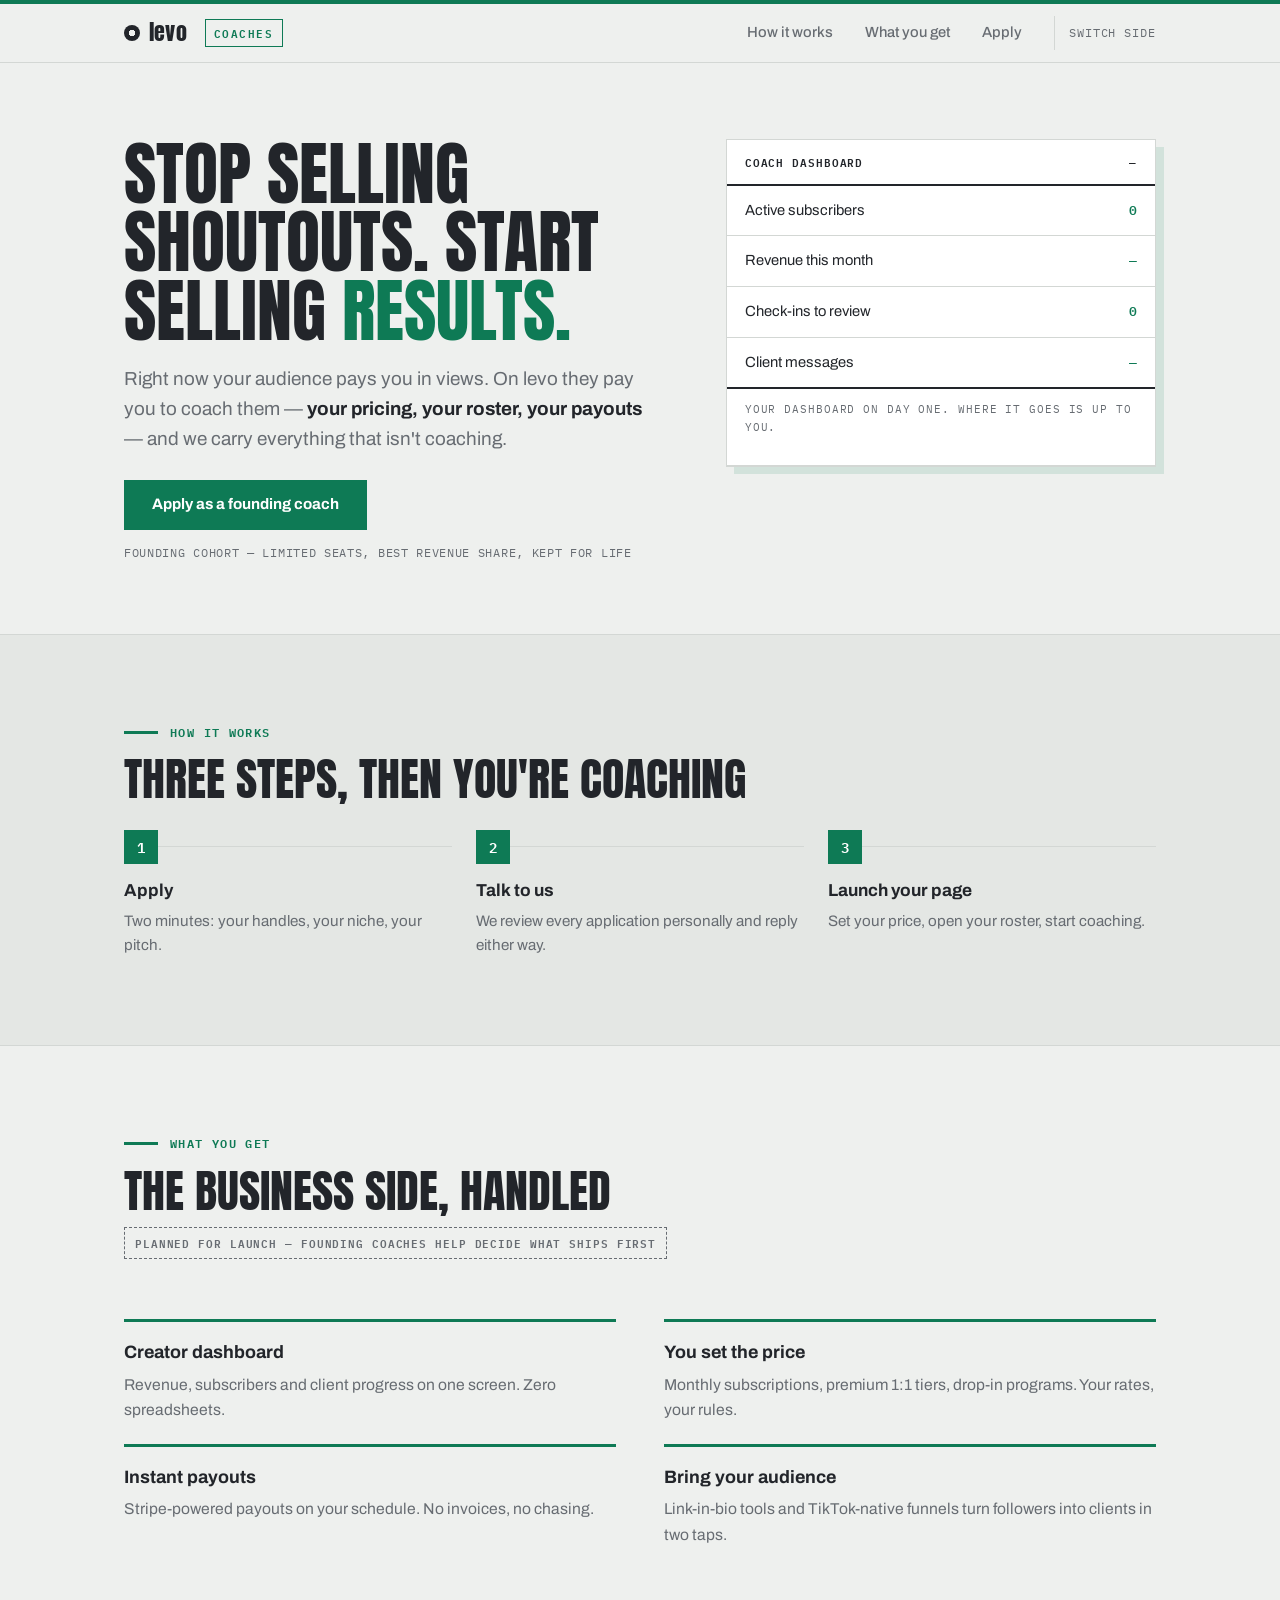
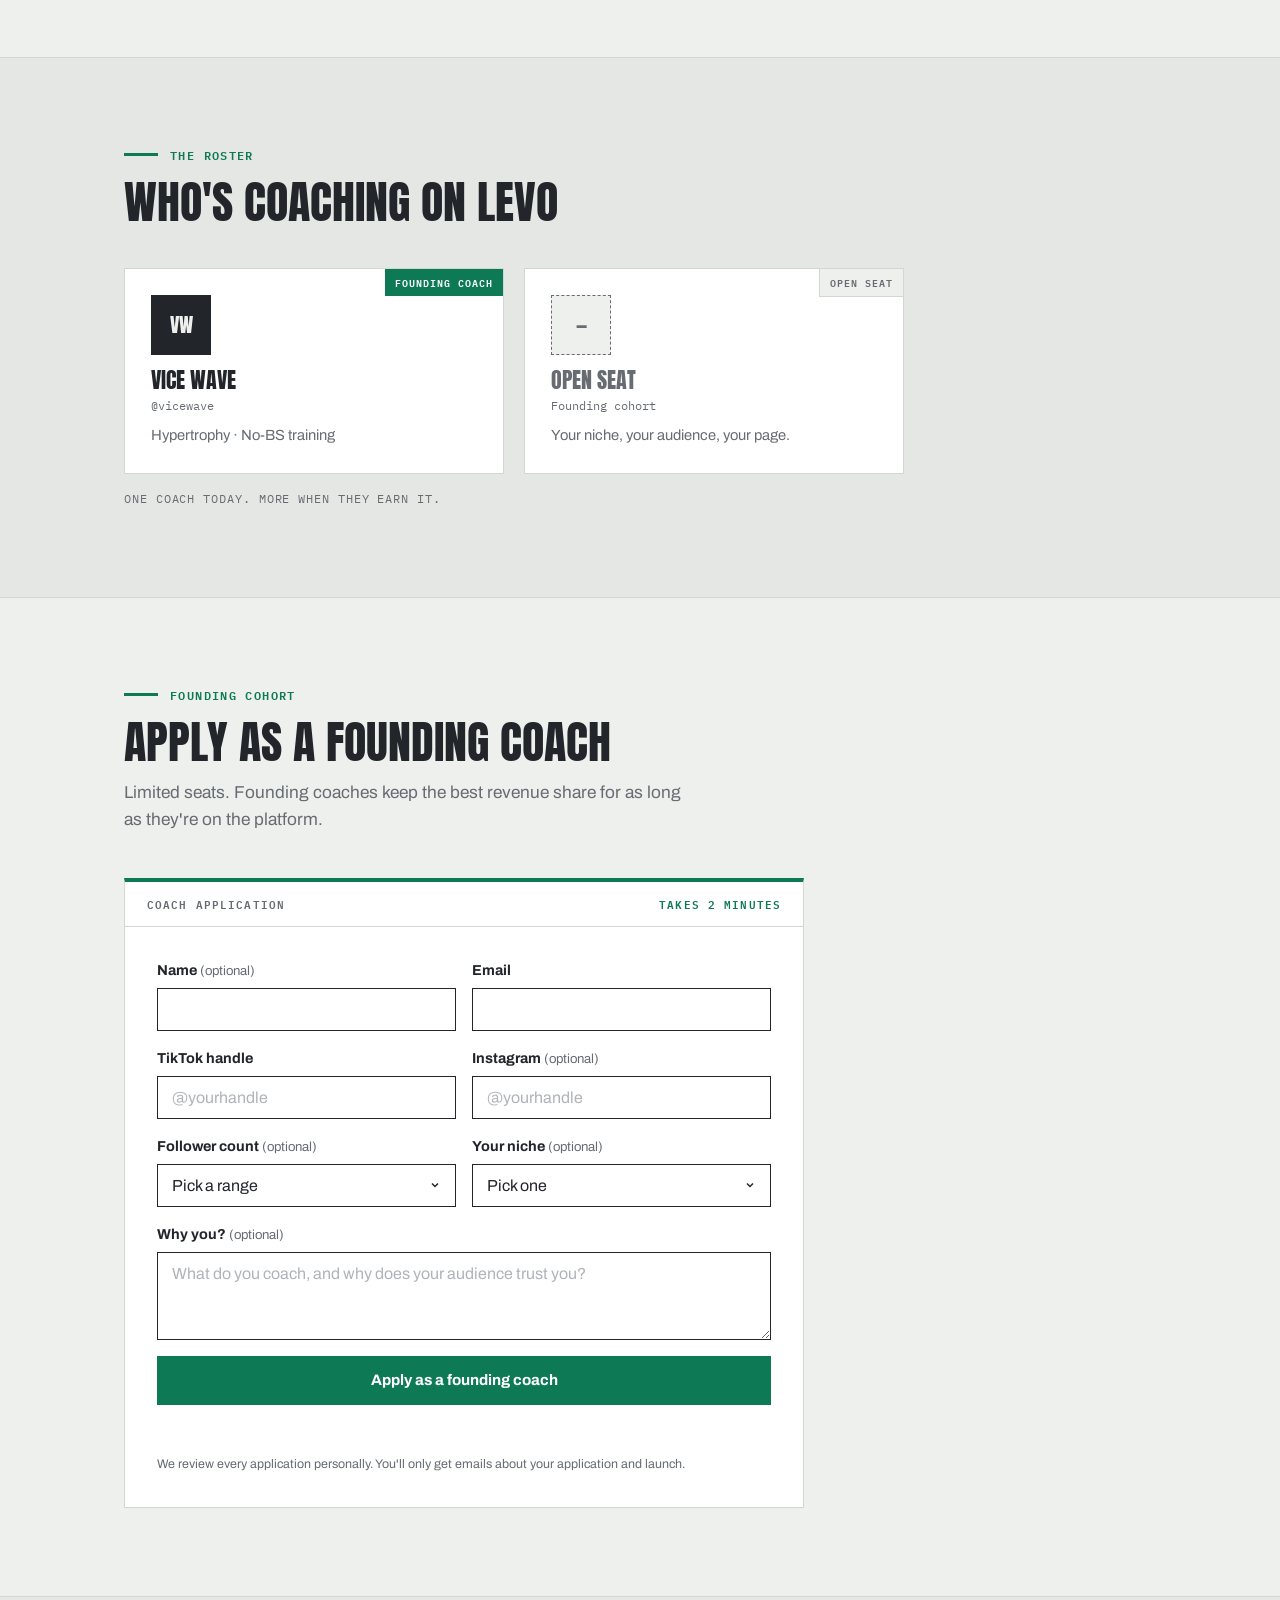
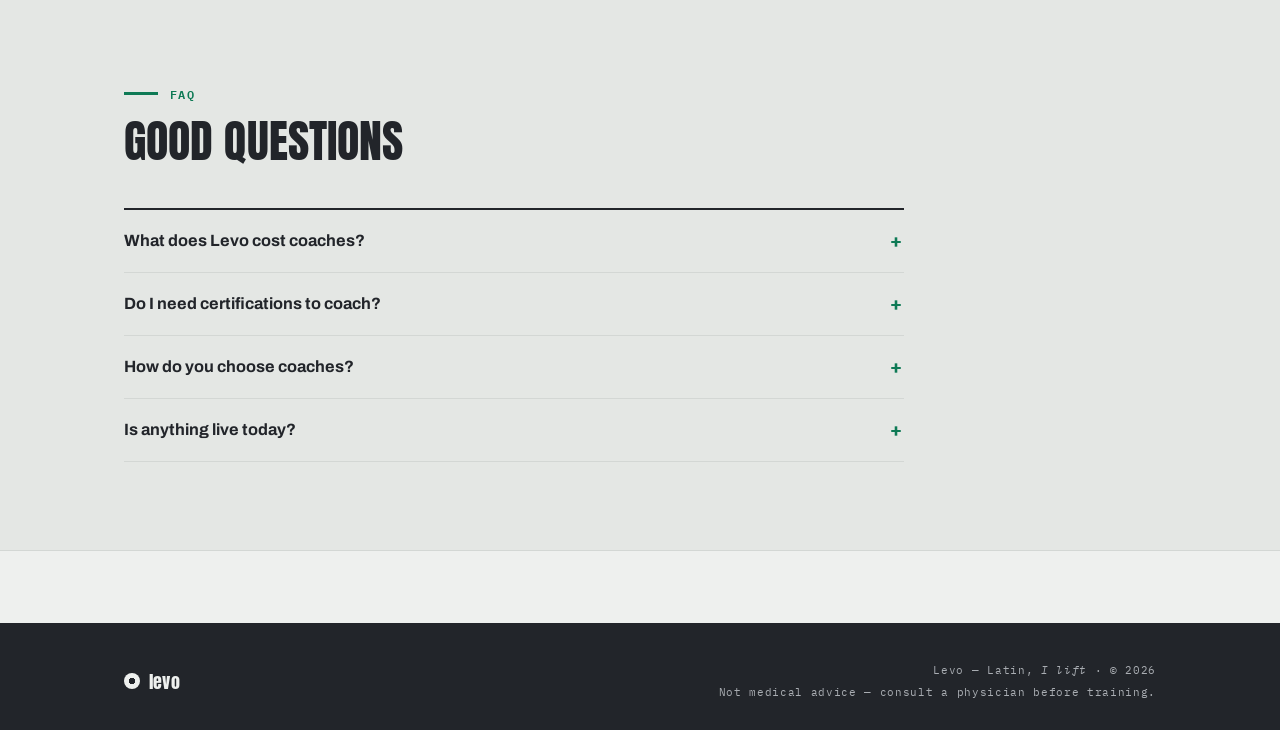
==== coaches.html @ d2236aec "Rebuild as Levo: one door, two separate sides Rename Repwave to Levo (Latin "levo", I lift; origin s" ====
<!DOCTYPE html>
<html lang="en">
<head>
  <meta charset="UTF-8" />
  <meta name="viewport" content="width=device-width, initial-scale=1.0" />
  <title>Levo for coaches — turn your audience into a coaching business</title>
  <meta name="description" content="Levo turns fitness creators into coaches with a real business: your pricing, your roster, instant payouts. Apply as a founding coach." />

  <meta property="og:type" content="website" />
  <meta property="og:title" content="Levo for coaches" />
  <meta property="og:description" content="Stop selling shoutouts. Start selling results. Apply as a founding coach on Levo." />
  <meta property="og:image" content="assets/img/og-image.svg" />
  <meta name="theme-color" content="#eef0ee" />

  <link rel="icon" href="favicon.svg" type="image/svg+xml" />
  <link rel="preconnect" href="https://fonts.googleapis.com" />
  <link rel="preconnect" href="https://fonts.gstatic.com" crossorigin />
  <link href="https://fonts.googleapis.com/css2?family=Anton&family=Archivo:wght@400;500;700&family=IBM+Plex+Mono:wght@400;500;600&display=swap" rel="stylesheet" />
  <link rel="stylesheet" href="assets/css/styles.css" />
</head>
<body class="side-coach">
  <a class="skip-link" href="#apply">Skip to application</a>

  <div class="side-strip" aria-hidden="true"></div>
  <header class="site-header">
    <div class="container header-inner">
      <a class="wordmark" href="./" aria-label="Levo home">
        <span class="plate" aria-hidden="true"></span> <span data-brand>levo</span>
      </a>
      <span class="header-side">Coaches</span>
      <nav class="nav" aria-label="Coach site">
        <a href="#how">How it works</a>
        <a href="#get">What you get</a>
        <a href="#apply">Apply</a>
      </nav>
      <a class="switch-link" href="./">Switch side</a>
    </div>
  </header>

  <main>
    <!-- Hero: what changes about their business -->
    <section class="hero">
      <div class="container hero-grid">
        <div>
          <h1 class="hero-title">Stop selling shoutouts. Start selling <span class="mark">results.</span></h1>
          <p class="hero-sub">
            Right now your audience pays you in views. On <span data-brand>levo</span> they
            pay you to coach them — <strong>your pricing, your roster, your payouts</strong> —
            and we carry everything that isn't coaching.
          </p>
          <a href="#apply" class="btn">Apply as a founding coach</a>
          <p class="hero-note">Founding cohort — limited seats, best revenue share, kept for life</p>
        </div>

        <!-- Signature: the honest day-one dashboard -->
        <aside class="dash" aria-label="Your dashboard on day one">
          <div class="dash-head"><span>Coach dashboard</span><span>—</span></div>
          <ul class="dash-rows">
            <li><span>Active subscribers</span> <span class="val">0</span></li>
            <li><span>Revenue this month</span> <span class="val">—</span></li>
            <li><span>Check-ins to review</span> <span class="val">0</span></li>
            <li><span>Client messages</span> <span class="val">—</span></li>
          </ul>
          <p class="dash-caption">Your dashboard on day one. Where it goes is up to you.</p>
        </aside>
      </div>
    </section>

    <!-- How it works: a real sequence -->
    <section class="section section--tint" id="how">
      <div class="container">
        <div class="section-head">
          <p class="section-eyebrow">How it works</p>
          <h2 class="section-title">Three steps, then you're coaching</h2>
        </div>
        <ol class="steps">
          <li><strong>Apply</strong><p>Two minutes: your handles, your niche, your pitch.</p></li>
          <li><strong>Talk to us</strong><p>We review every application personally and reply either way.</p></li>
          <li><strong>Launch your page</strong><p>Set your price, open your roster, start coaching.</p></li>
        </ol>
      </div>
    </section>

    <!-- What you get: 4 items, roadmap-labeled -->
    <section class="section" id="get">
      <div class="container">
        <div class="section-head">
          <p class="section-eyebrow">What you get</p>
          <h2 class="section-title">The business side, handled</h2>
          <p class="roadmap-note">Planned for launch — founding coaches help decide what ships first</p>
        </div>
        <ul class="features">
          <li>
            <h3>Creator dashboard</h3>
            <p>Revenue, subscribers and client progress on one screen. Zero spreadsheets.</p>
          </li>
          <li>
            <h3>You set the price</h3>
            <p>Monthly subscriptions, premium 1:1 tiers, drop-in programs. Your rates, your rules.</p>
          </li>
          <li>
            <h3>Instant payouts</h3>
            <p>Stripe-powered payouts on your schedule. No invoices, no chasing.</p>
          </li>
          <li>
            <h3>Bring your audience</h3>
            <p>Link-in-bio tools and TikTok-native funnels turn followers into clients in two taps.</p>
          </li>
        </ul>
      </div>
    </section>

    <!-- Roster: one live, one open. Nothing invented. -->
    <section class="section section--tint" id="roster">
      <div class="container">
        <div class="section-head">
          <p class="section-eyebrow">The roster</p>
          <h2 class="section-title">Who's coaching on <span data-brand>levo</span></h2>
        </div>
        <div class="roster">
          <div class="roster-card">
            <span class="roster-tag roster-tag--live">Founding coach</span>
            <div class="roster-mono" aria-hidden="true">VW</div>
            <h3 class="roster-name" data-creator-name>Vice Wave</h3>
            <p class="roster-handle" data-creator-handle>@vicewave</p>
            <p class="roster-niche">Hypertrophy · No-BS training</p>
          </div>
          <div class="roster-card roster-card--open">
            <span class="roster-tag roster-tag--open">Open seat</span>
            <div class="roster-mono" aria-hidden="true">—</div>
            <h3 class="roster-name">Open seat</h3>
            <p class="roster-handle">Founding cohort</p>
            <p class="roster-niche">Your niche, your audience, your page.</p>
          </div>
        </div>
        <p class="roster-caption">One coach today. More when they earn it.</p>
      </div>
    </section>

    <!-- Application -->
    <section class="section" id="apply">
      <div class="container">
        <div class="section-head">
          <p class="section-eyebrow">Founding cohort</p>
          <h2 class="section-title">Apply as a founding coach</h2>
          <p class="section-sub">Limited seats. Founding coaches keep the best revenue share for as long as they're on the platform.</p>
        </div>

        <div class="form-wrap">
          <div class="form-head"><span>Coach application</span><span class="tag">Takes 2 minutes</span></div>
          <div class="form-body">
            <form id="apply-form" novalidate>
              <div class="form-grid">
                <div class="form-row">
                  <label for="ap-name">Name <span class="opt">(optional)</span></label>
                  <input class="field" type="text" id="ap-name" name="name" autocomplete="name" />
                  <p class="field-error" id="ap-name-error" hidden></p>
                </div>
                <div class="form-row">
                  <label for="ap-email">Email</label>
                  <input class="field" type="email" id="ap-email" name="email" autocomplete="email"
                         data-required data-required-msg="Enter your email so we can reply to your application." required />
                  <p class="field-error" id="ap-email-error" hidden></p>
                </div>
              </div>
              <div class="form-grid">
                <div class="form-row">
                  <label for="ap-tiktok">TikTok handle</label>
                  <input class="field" type="text" id="ap-tiktok" name="tiktok_handle" placeholder="@yourhandle"
                         data-required data-required-msg="Enter your TikTok handle — it's how we find your content." required />
                  <p class="field-error" id="ap-tiktok-error" hidden></p>
                </div>
                <div class="form-row">
                  <label for="ap-ig">Instagram <span class="opt">(optional)</span></label>
                  <input class="field" type="text" id="ap-ig" name="instagram_handle" placeholder="@yourhandle" />
                  <p class="field-error" id="ap-ig-error" hidden></p>
                </div>
              </div>
              <div class="form-grid">
                <div class="form-row">
                  <label for="ap-followers">Follower count <span class="opt">(optional)</span></label>
                  <select class="field" id="ap-followers" name="follower_bracket">
                    <option value="">Pick a range</option>
                    <option value="<10k">Under 10k</option>
                    <option value="10k-50k">10k – 50k</option>
                    <option value="50k-250k">50k – 250k</option>
                    <option value="250k-1m">250k – 1M</option>
                    <option value="1m+">1M+</option>
                  </select>
                  <p class="field-error" id="ap-followers-error" hidden></p>
                </div>
                <div class="form-row">
                  <label for="ap-niche">Your niche <span class="opt">(optional)</span></label>
                  <select class="field" id="ap-niche" name="niche">
                    <option value="">Pick one</option>
                    <option>Lifting &amp; hypertrophy</option>
                    <option>Weight loss</option>
                    <option>Calisthenics</option>
                    <option>Running &amp; endurance</option>
                    <option>Yoga &amp; mobility</option>
                    <option>Combat sports</option>
                    <option>Other</option>
                  </select>
                  <p class="field-error" id="ap-niche-error" hidden></p>
                </div>
              </div>
              <div class="form-row">
                <label for="ap-pitch">Why you? <span class="opt">(optional)</span></label>
                <textarea class="field" id="ap-pitch" name="pitch" maxlength="2000"
                          placeholder="What do you coach, and why does your audience trust you?"></textarea>
                <p class="field-error" id="ap-pitch-error" hidden></p>
              </div>

              <!-- Honeypot: hidden from humans, catches bots -->
              <div class="hp" aria-hidden="true">
                <label for="ap-company">Company</label>
                <input type="text" id="ap-company" name="company" tabindex="-1" autocomplete="off" />
              </div>

              <button class="btn btn--block" type="submit">Apply as a founding coach</button>
              <p class="form-status" role="alert"></p>
              <p class="form-fine">We review every application personally. You'll only get emails about your application and launch.</p>
            </form>

            <div class="success-panel" id="apply-success" hidden>
              <h3>Application received</h3>
              <p id="apply-success-msg">A human reads every application. Expect a reply by email within a week — yes or no, you'll hear from us.</p>
            </div>
          </div>
        </div>
      </div>
    </section>

    <!-- FAQ -->
    <section class="section section--tint" id="faq">
      <div class="container">
        <div class="section-head">
          <p class="section-eyebrow">FAQ</p>
          <h2 class="section-title">Good questions</h2>
        </div>
        <div class="faq">
          <details>
            <summary>What does Levo cost coaches?</summary>
            <p>Nothing up front. Levo takes a percentage of subscription revenue — founding coaches keep the best share for as long as they're on the platform. Exact terms come with your acceptance.</p>
          </details>
          <details>
            <summary>Do I need certifications to coach?</summary>
            <p>Yes. Founding coaches carry a recognized personal training certification and their own liability insurance. We'll help you get set up if you're not there yet.</p>
          </details>
          <details>
            <summary>How do you choose coaches?</summary>
            <p>A human reads every application and looks at your content, your audience and how you coach. Small cohort, picked slowly, on purpose.</p>
          </details>
          <details>
            <summary>Is anything live today?</summary>
            <p>Honestly: signups. Applications are real and reviewed; the platform — payments, plans, messaging — arrives at launch, and founding coaches shape what ships first.</p>
          </details>
        </div>
      </div>
    </section>
  </main>

  <footer class="site-footer">
    <div class="container footer-inner">
      <a class="wordmark" href="./"><span class="plate" aria-hidden="true"></span> <span data-brand>levo</span></a>
      <div class="footer-lines">
        <p>Levo — Latin, <em>I lift</em> · © <span data-year>2026</span></p>
        <p>Not medical advice — consult a physician before training.</p>
      </div>
    </div>
  </footer>

  <script src="assets/js/config.js"></script>
  <script src="assets/js/main.js"></script>
</body>
</html>
---- assets/css/styles.css ----
/* =========================================================
   Levo — "Iron & Ledger"
   Base: cool chalk + cast iron. Coach accent: subscriber-graph
   green. Train accent: DM-bubble blue. Anton / Archivo / Plex Mono.
   ========================================================= */

:root {
  --chalk: #eef0ee;   /* cool chalk-dust light — base ground */
  --iron: #22252a;    /* cast-iron dark — ink and dark surfaces */
  --iron-soft: #2c3036;
  --smoke: #676c72;   /* secondary text on chalk */
  --smoke-light: #a9adb2; /* secondary text on iron */
  --mist: #d3d7d4;    /* rules on chalk */
  --mist-dark: #3c4046; /* rules on iron */
  --signal: #0e7a55;  /* coach accent — the subscriber graph */
  --chat: #1d5fd6;    /* train accent — the DM thread */
  --accent: var(--iron); /* overridden per side */

  --maxw: 1080px;
  --gutter: 24px;

  --font-display: "Anton", "Arial Narrow", sans-serif;
  --font-body: "Archivo", ui-sans-serif, system-ui, sans-serif;
  --font-mono: "IBM Plex Mono", ui-monospace, "SFMono-Regular", monospace;
}

.side-coach { --accent: var(--signal); }
.side-train { --accent: var(--chat); }

* { box-sizing: border-box; }

/* Author display rules must never defeat the hidden attribute —
   the form success swap depends on it. */
[hidden] { display: none !important; }

html { scroll-behavior: smooth; }
@media (prefers-reduced-motion: reduce) {
  html { scroll-behavior: auto; }
  * { animation: none !important; transition: none !important; }
}

body {
  margin: 0;
  font-family: var(--font-body);
  font-size: 16.5px;
  color: var(--iron);
  background: var(--chalk);
  line-height: 1.6;
  -webkit-font-smoothing: antialiased;
}

h1, h2, h3 { margin: 0; }
p { margin: 0 0 1rem; }
a { color: inherit; text-decoration: none; }
img, svg { max-width: 100%; }

.container { width: 100%; max-width: var(--maxw); margin: 0 auto; padding: 0 var(--gutter); }

.sr-only {
  position: absolute; width: 1px; height: 1px; padding: 0; margin: -1px;
  overflow: hidden; clip: rect(0,0,0,0); white-space: nowrap; border: 0;
}
.skip-link {
  position: absolute; left: -999px; top: 8px; z-index: 999;
  background: var(--iron); color: var(--chalk); font-family: var(--font-mono);
  font-size: .8rem; padding: 10px 16px;
}
.skip-link:focus { left: 16px; }

:focus-visible { outline: 3px solid var(--accent); outline-offset: 2px; }

::selection { background: var(--accent); color: var(--chalk); }

/* ---------- Wordmark: lowercase display, plate-disc dot ---------- */
.wordmark {
  display: inline-flex; align-items: center; gap: 9px;
  font-family: var(--font-display); font-size: 1.35rem; line-height: 1;
  text-transform: lowercase; letter-spacing: .01em;
}
.plate {
  width: 16px; height: 16px; border-radius: 50%; flex: none;
  background: radial-gradient(circle, transparent 0 3px, currentColor 3.5px);
}

/* ---------- Buttons ---------- */
.btn {
  display: inline-flex; align-items: center; justify-content: center; gap: 10px;
  font-family: var(--font-body); font-weight: 700; font-size: .95rem;
  padding: 15px 26px; border: 2px solid var(--accent);
  background: var(--accent); color: #fff;
  cursor: pointer; line-height: 1; text-align: center;
  transition: background .15s ease, border-color .15s ease, color .15s ease;
}
.btn:hover { background: var(--iron); border-color: var(--iron); color: var(--chalk); }
.btn--quiet {
  background: transparent; color: var(--iron); border-color: var(--iron);
}
.btn--quiet:hover { background: var(--iron); color: var(--chalk); }
.btn--block { width: 100%; }
.btn:disabled { opacity: .55; cursor: progress; }

/* ---------- Header (side pages) ---------- */
.site-header {
  position: sticky; top: 0; z-index: 50;
  background: var(--chalk);
  border-bottom: 1px solid var(--mist);
}
.side-strip { height: 4px; background: var(--accent); }
.header-inner { display: flex; align-items: center; gap: 18px; height: 58px; }
.header-side {
  font-family: var(--font-mono); font-size: .68rem; font-weight: 600;
  letter-spacing: .14em; text-transform: uppercase; color: var(--accent);
  border: 1px solid currentColor; padding: 4px 8px;
}
.nav { display: flex; gap: 4px; margin-left: auto; }
.nav a {
  padding: 8px 14px; font-weight: 500; font-size: .92rem; color: var(--smoke);
}
.nav a:hover { color: var(--iron); }
.switch-link {
  font-family: var(--font-mono); font-size: .72rem; letter-spacing: .08em;
  text-transform: uppercase; color: var(--smoke);
  padding: 8px 0 8px 14px; border-left: 1px solid var(--mist); white-space: nowrap;
}
.switch-link:hover { color: var(--iron); }

/* ---------- The door (/) ---------- */
.door {
  min-height: 100svh; display: flex; flex-direction: column;
  background: var(--iron); color: var(--chalk);
}
.door-main {
  flex: 1; display: flex; flex-direction: column; justify-content: center;
  width: 100%; max-width: 860px; margin: 0 auto; padding: 48px var(--gutter);
}
.door .wordmark { font-size: clamp(2.6rem, 7vw, 4.2rem); gap: 16px; }
.door .plate { width: clamp(26px, 4vw, 40px); height: clamp(26px, 4vw, 40px); }
.door-line {
  font-size: clamp(1.05rem, 2.4vw, 1.3rem); color: var(--smoke-light);
  max-width: 44ch; margin: 18px 0 clamp(32px, 6vh, 56px);
}
.door-entries { display: grid; gap: 18px; }
.door-entry {
  display: grid; grid-template-columns: 1fr auto; align-items: center; gap: 8px 20px;
  padding: clamp(20px, 3vw, 30px) clamp(20px, 3vw, 32px);
  transition: transform .15s ease;
}
.door-entry:hover { transform: translateX(6px); }
.door-entry .de-role {
  font-family: var(--font-display); font-size: clamp(1.7rem, 4vw, 2.5rem);
  line-height: 1;
}
.door-entry .de-sub { grid-column: 1; margin: 6px 0 0; font-size: .98rem; }
.door-entry .de-meta {
  grid-column: 2; grid-row: 1 / span 2; align-self: center;
  font-family: var(--font-mono); font-size: .72rem; letter-spacing: .08em;
  text-align: right; line-height: 1.9;
}
/* Coach entry: a ledger row */
.door-entry--coach {
  background: var(--iron-soft); border: 1px solid var(--mist-dark);
  border-left: 6px solid var(--signal);
}
.door-entry--coach .de-sub { color: var(--smoke-light); }
.door-entry--coach .de-meta { color: var(--signal); text-transform: uppercase; }
.door-entry--coach:hover { border-color: var(--signal); }
/* Train entry: a message bubble */
.door-entry--train {
  background: var(--chat); color: #fff;
  border-radius: 26px 26px 26px 6px; border: 1px solid var(--chat);
}
.door-entry--train .de-sub { color: rgba(255,255,255,.82); }
.door-entry--train .de-meta { color: rgba(255,255,255,.75); }
.door-entry--train:hover { background: #1a54c0; }
.door-foot {
  padding: 20px var(--gutter); text-align: center;
  font-family: var(--font-mono); font-size: .7rem; letter-spacing: .08em;
  color: var(--smoke-light);
}

/* ---------- Sections ---------- */
.section { padding: clamp(48px, 7vw, 88px) 0; }
.section--tint { background: #e4e7e4; border-block: 1px solid var(--mist); }
.section-head { margin-bottom: clamp(26px, 4vw, 44px); max-width: 780px; }
.section-eyebrow {
  display: flex; align-items: center; gap: 12px; margin-bottom: 14px;
  font-family: var(--font-mono); font-size: .72rem; font-weight: 600;
  letter-spacing: .12em; text-transform: uppercase; color: var(--accent);
}
.section-eyebrow::before { content: ""; width: 34px; height: 3px; background: var(--accent); }
.section-title {
  font-family: var(--font-display); font-weight: 400; text-transform: uppercase;
  font-size: clamp(1.8rem, 4.4vw, 2.9rem); line-height: 1;
}
.section-sub { color: var(--smoke); font-size: 1.08rem; max-width: 56ch; margin: 14px 0 0; }
.roadmap-note {
  display: inline-block; margin-top: 14px;
  font-family: var(--font-mono); font-size: .7rem; font-weight: 600;
  letter-spacing: .08em; text-transform: uppercase; color: var(--smoke);
  border: 1px dashed var(--smoke); padding: 6px 10px;
}

/* ---------- Hero (side pages) ---------- */
.hero { padding: clamp(44px, 6vw, 76px) 0 clamp(36px, 5vw, 56px); }
.hero-title {
  font-family: var(--font-display); font-weight: 400; text-transform: uppercase;
  font-size: clamp(2.4rem, 6vw, 4.4rem); line-height: .97; max-width: 18ch;
}
.hero-title .mark { color: var(--accent); }
.hero-sub { font-size: 1.18rem; color: var(--smoke); max-width: 54ch; margin: 20px 0 26px; }
.hero-sub strong { color: var(--iron); }
.hero-note { font-family: var(--font-mono); font-size: .72rem; letter-spacing: .06em; text-transform: uppercase; color: var(--smoke); margin-top: 14px; }
.hero-grid { display: grid; grid-template-columns: 1.25fr 1fr; gap: clamp(32px, 5vw, 64px); align-items: start; }

/* ---------- Day-one dashboard (coach signature) ---------- */
.dash {
  background: #fff; border: 1px solid var(--mist);
  box-shadow: 0 1px 0 var(--mist), 8px 8px 0 rgba(14,122,85,.12);
}
.dash-head {
  display: flex; justify-content: space-between; align-items: center;
  padding: 13px 18px; border-bottom: 2px solid var(--iron);
  font-family: var(--font-mono); font-size: .7rem; font-weight: 600;
  letter-spacing: .08em; text-transform: uppercase;
}
.dash-rows { list-style: none; margin: 0; padding: 0; }
.dash-rows li {
  display: flex; justify-content: space-between; gap: 12px; align-items: baseline;
  padding: 13px 18px; border-bottom: 1px solid var(--mist); font-size: .92rem;
}
.dash-rows li:last-child { border-bottom: 0; }
.dash-rows .val { font-family: var(--font-mono); font-size: .82rem; font-weight: 600; color: var(--signal); }
.dash-caption {
  padding: 12px 18px; border-top: 2px solid var(--iron);
  font-family: var(--font-mono); font-size: .7rem; letter-spacing: .08em;
  text-transform: uppercase; color: var(--smoke);
}

/* ---------- Feature list (4 items, no fake numbering) ---------- */
.features { display: grid; grid-template-columns: 1fr 1fr; gap: 0 48px; list-style: none; margin: 0; padding: 0; }
.features > li { border-top: 3px solid var(--accent); padding: 16px 0 22px; }
.features h3 { font-size: 1.12rem; font-weight: 700; margin-bottom: 5px; }
.features p { margin: 0; color: var(--smoke); font-size: .98rem; }

/* ---------- How it works (real sequence, numbered) ---------- */
.steps { list-style: none; margin: 0; padding: 0; counter-reset: step; display: grid; grid-template-columns: repeat(3, 1fr); gap: 24px; }
.steps li { counter-increment: step; border-top: 1px solid var(--mist); padding-top: 16px; position: relative; }
.steps li::before {
  content: counter(step);
  position: absolute; top: -17px; left: 0;
  width: 34px; height: 34px; display: grid; place-items: center;
  background: var(--accent); color: #fff;
  font-family: var(--font-mono); font-weight: 600; font-size: .9rem;
}
.steps strong { display: block; font-size: 1.08rem; margin: 14px 0 4px; }
.steps p { margin: 0; color: var(--smoke); font-size: .95rem; }

/* ---------- Roster ---------- */
.roster { display: grid; grid-template-columns: 1fr 1fr; gap: 20px; max-width: 780px; }
.roster-card { background: #fff; border: 1px solid var(--mist); padding: 26px; position: relative; }
a.roster-card { display: block; transition: border-color .15s ease; }
a.roster-card:hover { border-color: var(--accent); }
.roster-tag {
  position: absolute; top: 0; right: 0; padding: 5px 10px;
  font-family: var(--font-mono); font-size: .64rem; font-weight: 600;
  letter-spacing: .1em; text-transform: uppercase;
}
.roster-tag--live { background: var(--accent); color: #fff; }
.roster-tag--open { background: var(--chalk); color: var(--smoke); border-left: 1px solid var(--mist); border-bottom: 1px solid var(--mist); }
.roster-mono {
  width: 60px; height: 60px; display: grid; place-items: center; margin-bottom: 14px;
  background: var(--iron); color: var(--chalk);
  font-family: var(--font-display); font-size: 1.25rem;
}
.roster-card--open .roster-mono { background: var(--chalk); color: var(--smoke); border: 1px dashed var(--smoke); }
.roster-name { font-family: var(--font-display); text-transform: uppercase; font-size: 1.4rem; font-weight: 400; line-height: 1; }
.roster-handle { font-family: var(--font-mono); font-size: .74rem; color: var(--smoke); margin: 5px 0 8px; }
.roster-niche { font-size: .92rem; color: var(--smoke); margin: 0; }
.roster-go { display: inline-block; margin-top: 14px; font-weight: 700; font-size: .92rem; color: var(--accent); }
.roster-card--open { color: var(--smoke); }
.roster-caption { font-family: var(--font-mono); font-size: .72rem; letter-spacing: .08em; text-transform: uppercase; color: var(--smoke); margin: 16px 0 0; }

/* ---------- Forms ---------- */
.form-wrap { max-width: 680px; background: #fff; border: 1px solid var(--mist); border-top: 4px solid var(--accent); }
.form-head {
  display: flex; justify-content: space-between; align-items: center; gap: 12px;
  padding: 13px 22px; border-bottom: 1px solid var(--mist);
  font-family: var(--font-mono); font-size: .7rem; font-weight: 600;
  letter-spacing: .1em; text-transform: uppercase; color: var(--smoke);
}
.form-head .tag { color: var(--accent); }
.form-body { padding: clamp(20px, 3vw, 32px); }
.form-body form { display: grid; gap: 16px; }
.form-grid { display: grid; grid-template-columns: 1fr 1fr; gap: 16px; }
.form-row { display: grid; gap: 6px; }
.form-row label { font-weight: 700; font-size: .9rem; }
.opt { color: var(--smoke); font-weight: 400; font-size: .82rem; }
.field {
  width: 100%; font-family: var(--font-body); font-size: 1rem; color: var(--iron);
  padding: 12px 14px; border: 1.5px solid var(--iron); border-radius: 0; background: #fff;
}
.field::placeholder { color: #b0b4b8; }
.field:focus { outline: none; border-color: var(--accent); box-shadow: 0 0 0 1px var(--accent); }
.field[aria-invalid="true"] { border-color: #b3261e; }
select.field {
  appearance: none;
  background-image: url("data:image/svg+xml,%3Csvg xmlns='http://www.w3.org/2000/svg' width='12' height='12' viewBox='0 0 24 24' fill='none' stroke='%2322252a' stroke-width='3'%3E%3Cpath d='M6 9l6 6 6-6'/%3E%3C/svg%3E");
  background-repeat: no-repeat; background-position: right 14px center; padding-right: 40px;
}
textarea.field { resize: vertical; min-height: 88px; }
.field-error { margin: 0; font-size: .85rem; font-weight: 600; color: #b3261e; }
.form-status { margin: 0; font-size: .92rem; font-weight: 600; min-height: 1.2em; }
.form-status.is-error { color: #b3261e; }
.form-fine { margin: 0; font-size: .78rem; color: var(--smoke); }
.hp { position: absolute; left: -9999px; width: 1px; height: 1px; overflow: hidden; }

.success-panel { padding: clamp(20px, 3vw, 32px); }
.success-panel h3 { font-family: var(--font-display); text-transform: uppercase; font-weight: 400; font-size: 1.7rem; margin-bottom: 8px; }
.success-panel h3:focus { outline: none; }
.success-panel p { color: var(--smoke); max-width: 48ch; margin: 0; }

/* ---------- FAQ ---------- */
.faq { border-top: 2px solid var(--iron); max-width: 780px; }
.faq details { border-bottom: 1px solid var(--mist); }
.faq summary { font-weight: 700; font-size: 1.02rem; cursor: pointer; list-style: none; padding: 18px 36px 18px 0; position: relative; }
.faq summary::-webkit-details-marker { display: none; }
.faq summary::after {
  content: "+"; position: absolute; right: 2px; top: 50%; transform: translateY(-50%);
  font-family: var(--font-mono); font-size: 1.25rem; color: var(--accent); transition: transform .18s;
}
.faq details[open] summary::after { transform: translateY(-50%) rotate(45deg); }
.faq details p { margin: 0 0 18px; color: var(--smoke); max-width: 62ch; font-size: .98rem; }

/* ---------- Footer ---------- */
.site-footer { background: var(--iron); color: var(--smoke-light); padding: 36px 0 26px; margin-top: clamp(40px, 6vw, 72px); }
.site-footer .wordmark { color: var(--chalk); font-size: 1.1rem; }
.footer-inner { display: flex; flex-wrap: wrap; gap: 14px 32px; align-items: center; justify-content: space-between; }
.footer-lines { font-family: var(--font-mono); font-size: .7rem; letter-spacing: .06em; line-height: 2; text-align: right; }
.footer-lines p { margin: 0; }

/* =========================================================
   Coach profile (/train/victor)
   ========================================================= */
.profile-cover {
  height: clamp(120px, 18vw, 200px);
  background:
    repeating-linear-gradient(-45deg, transparent 0 34px, rgba(29,95,214,.14) 34px 38px),
    linear-gradient(160deg, var(--iron-soft), var(--iron));
  border-bottom: 1px solid var(--mist-dark);
}
.profile-head { padding-bottom: 22px; border-bottom: 2px solid var(--iron); }
.profile-topline { display: flex; gap: clamp(16px, 3vw, 28px); align-items: flex-end; }
.profile-avatar {
  width: clamp(100px, 13vw, 148px); height: clamp(100px, 13vw, 148px);
  margin-top: calc(-1 * clamp(50px, 6.5vw, 74px));
  display: grid; place-items: center; flex: none;
  background: var(--iron); color: var(--chalk);
  border: 3px solid var(--chalk);
  font-family: var(--font-display); font-size: clamp(2rem, 4vw, 3.1rem);
  position: relative; z-index: 2;
}
.profile-idrow { display: flex; flex-wrap: wrap; align-items: center; gap: 8px 14px; padding-top: 12px; }
.profile-name { font-family: var(--font-display); font-weight: 400; text-transform: uppercase; font-size: clamp(2rem, 4.6vw, 3rem); line-height: 1; }
.badge-founding {
  background: var(--chat); color: #fff;
  font-family: var(--font-mono); font-size: .64rem; font-weight: 600;
  letter-spacing: .12em; text-transform: uppercase; padding: 5px 9px;
}
.profile-handle { font-family: var(--font-mono); font-size: .82rem; color: var(--smoke); margin: 4px 0 0; }
.profile-bio { max-width: 60ch; font-size: 1.1rem; margin: 18px 0 0; }
.profile-socialrow { display: flex; flex-wrap: wrap; gap: 10px; margin-top: 16px; }
.social-link {
  font-weight: 700; font-size: .88rem; padding: 10px 16px;
  border: 1.5px solid var(--iron); background: #fff;
}
.social-link:hover { background: var(--iron); color: var(--chalk); }

.profile-grid { display: grid; grid-template-columns: 1.35fr 1fr; gap: clamp(28px, 4vw, 52px); align-items: start; padding: clamp(28px, 4vw, 48px) 0 0; }

/* Locked content cards — interactive */
.locked-list { display: grid; gap: 16px; }
.locked-card {
  position: relative; overflow: hidden; cursor: pointer;
  background:
    repeating-linear-gradient(-45deg, transparent 0 30px, rgba(29,95,214,.12) 30px 34px),
    linear-gradient(150deg, var(--iron-soft), var(--iron));
  color: var(--chalk); border: 1px solid var(--mist-dark);
  padding: 22px; min-height: 128px;
  display: flex; flex-direction: column; justify-content: flex-end; gap: 2px;
}
.locked-card:hover, .locked-card:focus-visible { border-color: var(--chat); }
.locked-strip {
  position: absolute; top: 14px; right: -32px; transform: rotate(10deg);
  background: var(--chat); color: #fff;
  font-family: var(--font-mono); font-size: .6rem; font-weight: 600;
  letter-spacing: .2em; text-transform: uppercase; padding: 6px 42px;
}
.locked-title { font-weight: 700; font-size: 1.05rem; margin: 0; }
.locked-tag { font-family: var(--font-mono); font-size: .66rem; letter-spacing: .14em; text-transform: uppercase; color: var(--smoke-light); margin: 0; }
.locked-note {
  margin: 8px 0 0; font-size: .9rem; color: #fff;
  border-left: 3px solid var(--chat); padding-left: 10px;
  display: none;
}
.locked-card.is-open .locked-note, .locked-card:focus-visible .locked-note { display: block; }
.feed-label {
  display: flex; align-items: center; gap: 12px; margin: 0 0 16px;
  font-family: var(--font-mono); font-size: .72rem; font-weight: 600;
  letter-spacing: .12em; text-transform: uppercase; color: var(--smoke);
}
.feed-label::before { content: ""; width: 34px; height: 3px; background: var(--chat); }

/* Join card */
.join-card { position: sticky; top: 20px; background: #fff; border: 1px solid var(--mist); border-top: 4px solid var(--chat); }
.join-head { padding: 15px 20px; border-bottom: 1px solid var(--mist); display: flex; justify-content: space-between; align-items: baseline; gap: 10px; }
.join-head h2 { font-family: var(--font-display); font-weight: 400; text-transform: uppercase; font-size: 1.3rem; }
.join-free { font-family: var(--font-mono); font-size: .68rem; font-weight: 600; letter-spacing: .12em; text-transform: uppercase; color: var(--chat); }
.join-body { padding: 20px; }
.join-blurb { font-size: .96rem; color: var(--smoke); margin: 0 0 16px; }
.join-body form { display: grid; gap: 14px; }
.join-fine { font-size: .76rem; color: var(--smoke); margin: 0; }

/* ---------- Responsive ---------- */
@media (max-width: 900px) {
  .hero-grid { grid-template-columns: 1fr; }
  .dash { max-width: 440px; }
  .features { grid-template-columns: 1fr; }
  .steps { grid-template-columns: 1fr; gap: 34px; }
  .roster { grid-template-columns: 1fr; }
  .profile-grid { grid-template-columns: 1fr; }
  .join-card { position: static; }
  .footer-inner { flex-direction: column; align-items: flex-start; }
  .footer-lines { text-align: left; }
}
@media (max-width: 640px) {
  .nav { display: none; }
  .header-side { display: none; }
  .form-grid { grid-template-columns: 1fr; }
  .door-entry { grid-template-columns: 1fr; }
  .door-entry .de-meta { grid-column: 1; grid-row: auto; text-align: left; margin-top: 10px; }
}
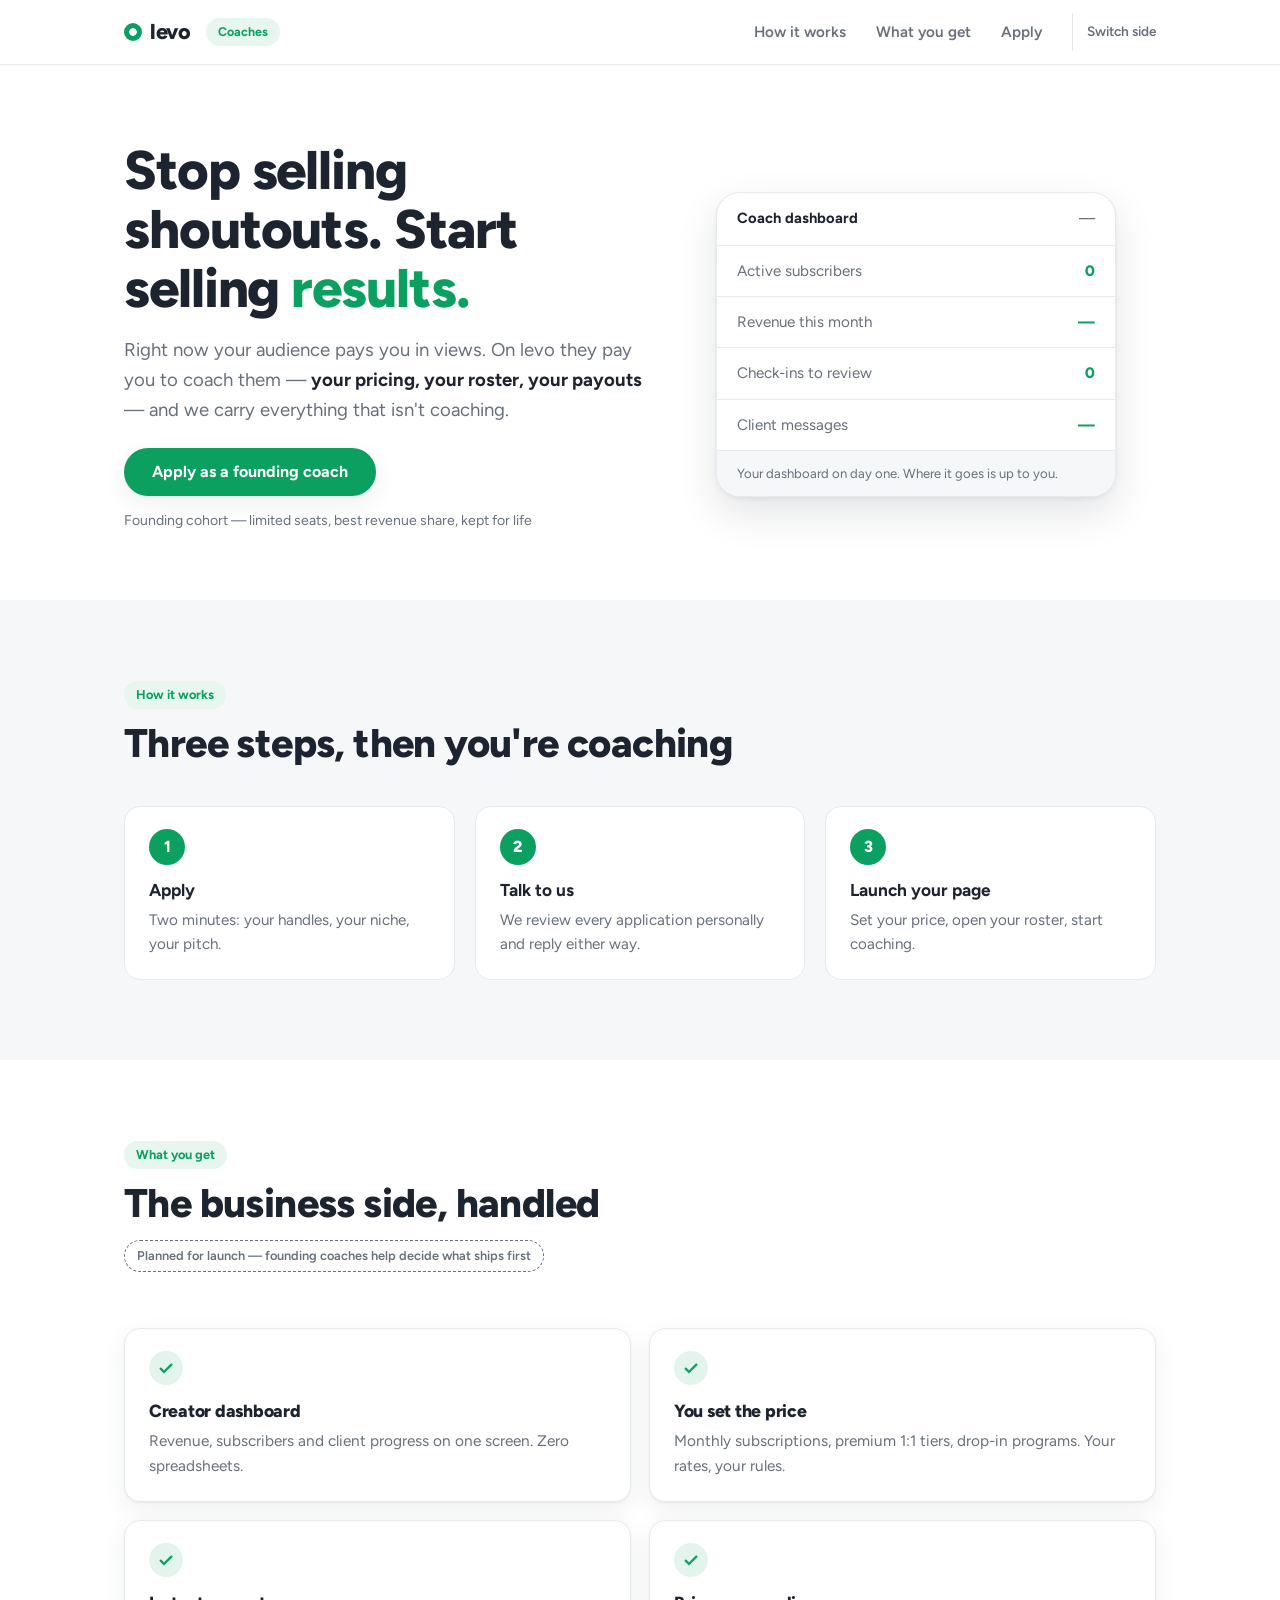
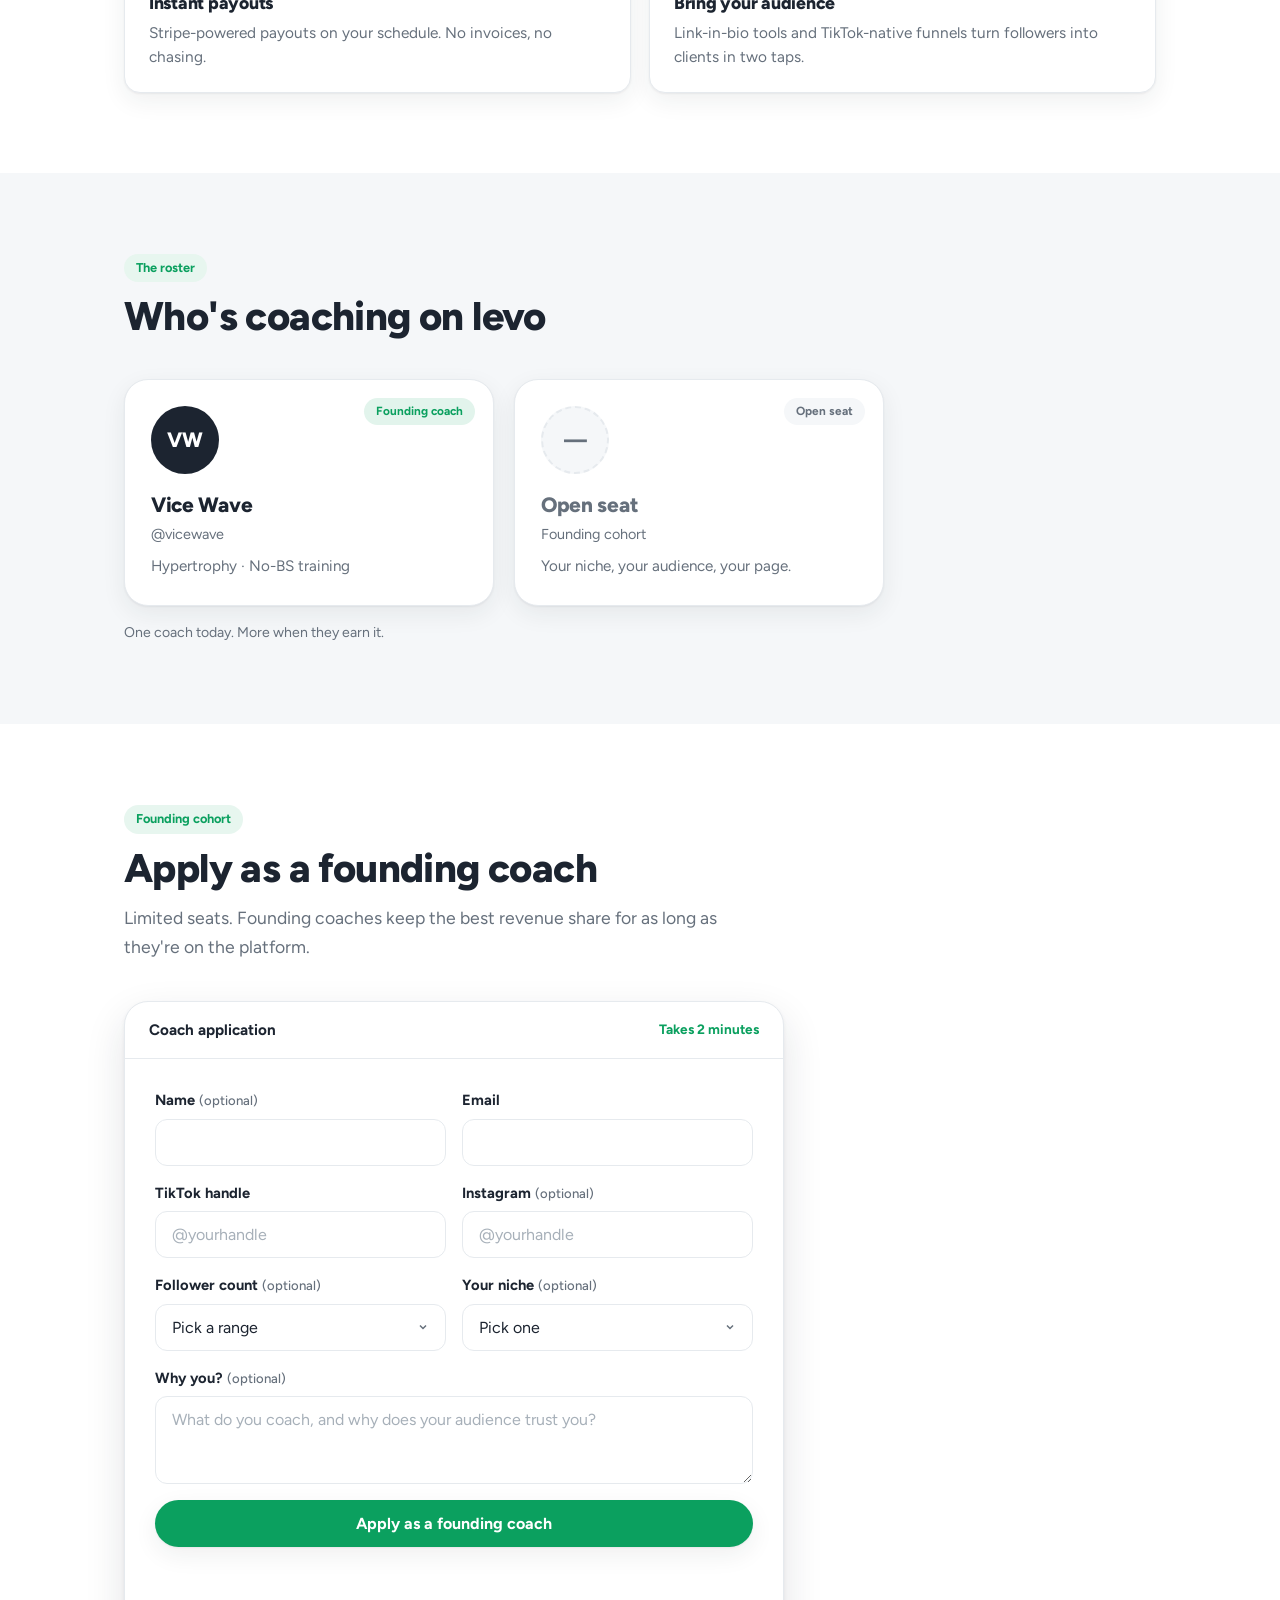
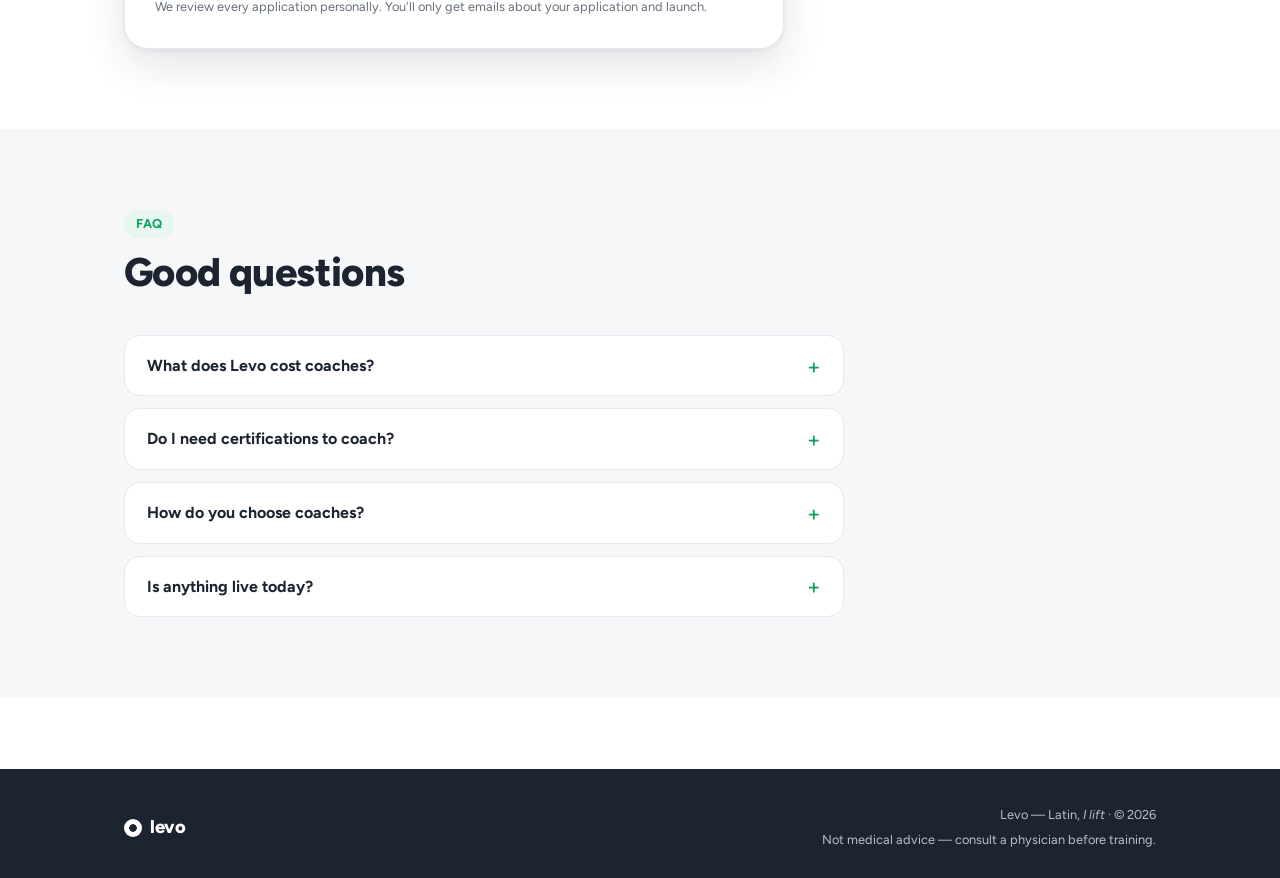
==== commit 1cfaaa30: "Redesign as consumer product; homepage becomes a service overview Replace the dark door with a prope" ====
--- a/coaches.html
+++ b/coaches.html
@@ -10,18 +10,17 @@
   <meta property="og:title" content="Levo for coaches" />
   <meta property="og:description" content="Stop selling shoutouts. Start selling results. Apply as a founding coach on Levo." />
   <meta property="og:image" content="assets/img/og-image.svg" />
-  <meta name="theme-color" content="#eef0ee" />
+  <meta name="theme-color" content="#ffffff" />
 
   <link rel="icon" href="favicon.svg" type="image/svg+xml" />
   <link rel="preconnect" href="https://fonts.googleapis.com" />
   <link rel="preconnect" href="https://fonts.gstatic.com" crossorigin />
-  <link href="https://fonts.googleapis.com/css2?family=Anton&family=Archivo:wght@400;500;700&family=IBM+Plex+Mono:wght@400;500;600&display=swap" rel="stylesheet" />
+  <link href="https://fonts.googleapis.com/css2?family=Figtree:wght@400;500;600;700;800&display=swap" rel="stylesheet" />
   <link rel="stylesheet" href="assets/css/styles.css" />
 </head>
 <body class="side-coach">
   <a class="skip-link" href="#apply">Skip to application</a>
 
-  <div class="side-strip" aria-hidden="true"></div>
   <header class="site-header">
     <div class="container header-inner">
       <a class="wordmark" href="./" aria-label="Levo home">
@@ -91,18 +90,22 @@
         </div>
         <ul class="features">
           <li>
+            <span class="f-dot" aria-hidden="true"></span>
             <h3>Creator dashboard</h3>
             <p>Revenue, subscribers and client progress on one screen. Zero spreadsheets.</p>
           </li>
           <li>
+            <span class="f-dot" aria-hidden="true"></span>
             <h3>You set the price</h3>
             <p>Monthly subscriptions, premium 1:1 tiers, drop-in programs. Your rates, your rules.</p>
           </li>
           <li>
+            <span class="f-dot" aria-hidden="true"></span>
             <h3>Instant payouts</h3>
             <p>Stripe-powered payouts on your schedule. No invoices, no chasing.</p>
           </li>
           <li>
+            <span class="f-dot" aria-hidden="true"></span>
             <h3>Bring your audience</h3>
             <p>Link-in-bio tools and TikTok-native funnels turn followers into clients in two taps.</p>
           </li>
@@ -120,14 +123,14 @@
         <div class="roster">
           <div class="roster-card">
             <span class="roster-tag roster-tag--live">Founding coach</span>
-            <div class="roster-mono" aria-hidden="true">VW</div>
+            <div class="roster-ava" aria-hidden="true">VW</div>
             <h3 class="roster-name" data-creator-name>Vice Wave</h3>
             <p class="roster-handle" data-creator-handle>@vicewave</p>
             <p class="roster-niche">Hypertrophy · No-BS training</p>
           </div>
           <div class="roster-card roster-card--open">
             <span class="roster-tag roster-tag--open">Open seat</span>
-            <div class="roster-mono" aria-hidden="true">—</div>
+            <div class="roster-ava" aria-hidden="true">—</div>
             <h3 class="roster-name">Open seat</h3>
             <p class="roster-handle">Founding cohort</p>
             <p class="roster-niche">Your niche, your audience, your page.</p>
--- a/assets/css/styles.css
+++ b/assets/css/styles.css
@@ -1,31 +1,38 @@
 /* =========================================================
-   Levo — "Iron & Ledger"
-   Base: cool chalk + cast iron. Coach accent: subscriber-graph
-   green. Train accent: DM-bubble blue. Anton / Archivo / Plex Mono.
+   Levo — consumer app look (Kickoff × OnlyFans)
+   White base · rounded cards · pill buttons · round avatars
+   Coach accent: green. Train accent: OF blue. Font: Figtree.
    ========================================================= */
 
 :root {
-  --chalk: #eef0ee;   /* cool chalk-dust light — base ground */
-  --iron: #22252a;    /* cast-iron dark — ink and dark surfaces */
-  --iron-soft: #2c3036;
-  --smoke: #676c72;   /* secondary text on chalk */
-  --smoke-light: #a9adb2; /* secondary text on iron */
-  --mist: #d3d7d4;    /* rules on chalk */
-  --mist-dark: #3c4046; /* rules on iron */
-  --signal: #0e7a55;  /* coach accent — the subscriber graph */
-  --chat: #1d5fd6;    /* train accent — the DM thread */
-  --accent: var(--iron); /* overridden per side */
+  --white: #ffffff;
+  --cloud: #f5f7f9;    /* tinted section ground */
+  --ink: #1c2430;      /* primary text */
+  --slate: #66707c;    /* secondary text */
+  --line: #e6eaee;     /* borders */
+  --blue: #00aff0;     /* train accent — the subscribe blue */
+  --blue-deep: #0092c9;
+  --green: #0ba05f;    /* coach accent — the payout green */
+  --green-deep: #078a50;
+  --coral: #ff6b57;    /* small energy accent */
+  --danger: #d93025;
+
+  --accent: var(--blue);
+  --accent-deep: var(--blue-deep);
+
+  --r: 16px;
+  --r-lg: 24px;
+  --shadow: 0 1px 2px rgba(28,36,48,.06), 0 8px 24px rgba(28,36,48,.07);
+  --shadow-lg: 0 2px 4px rgba(28,36,48,.06), 0 16px 40px rgba(28,36,48,.12);
 
   --maxw: 1080px;
   --gutter: 24px;
 
-  --font-display: "Anton", "Arial Narrow", sans-serif;
-  --font-body: "Archivo", ui-sans-serif, system-ui, sans-serif;
-  --font-mono: "IBM Plex Mono", ui-monospace, "SFMono-Regular", monospace;
-}
-
-.side-coach { --accent: var(--signal); }
-.side-train { --accent: var(--chat); }
+  --font: "Figtree", ui-sans-serif, system-ui, -apple-system, sans-serif;
+}
+
+.side-coach { --accent: var(--green); --accent-deep: var(--green-deep); }
+.side-train { --accent: var(--blue); --accent-deep: var(--blue-deep); }
 
 * { box-sizing: border-box; }
 
@@ -41,15 +48,15 @@
 
 body {
   margin: 0;
-  font-family: var(--font-body);
+  font-family: var(--font);
   font-size: 16.5px;
-  color: var(--iron);
-  background: var(--chalk);
+  color: var(--ink);
+  background: var(--white);
   line-height: 1.6;
   -webkit-font-smoothing: antialiased;
 }
 
-h1, h2, h3 { margin: 0; }
+h1, h2, h3 { margin: 0; font-weight: 800; letter-spacing: -.015em; }
 p { margin: 0 0 1rem; }
 a { color: inherit; text-decoration: none; }
 img, svg { max-width: 100%; }
@@ -62,370 +69,442 @@
 }
 .skip-link {
   position: absolute; left: -999px; top: 8px; z-index: 999;
-  background: var(--iron); color: var(--chalk); font-family: var(--font-mono);
-  font-size: .8rem; padding: 10px 16px;
+  background: var(--ink); color: #fff; font-weight: 700; font-size: .85rem;
+  padding: 10px 18px; border-radius: 999px;
 }
 .skip-link:focus { left: 16px; }
 
 :focus-visible { outline: 3px solid var(--accent); outline-offset: 2px; }
 
-::selection { background: var(--accent); color: var(--chalk); }
-
-/* ---------- Wordmark: lowercase display, plate-disc dot ---------- */
+::selection { background: var(--accent); color: #fff; }
+
+/* ---------- Wordmark ---------- */
 .wordmark {
-  display: inline-flex; align-items: center; gap: 9px;
-  font-family: var(--font-display); font-size: 1.35rem; line-height: 1;
-  text-transform: lowercase; letter-spacing: .01em;
+  display: inline-flex; align-items: center; gap: 8px;
+  font-weight: 800; font-size: 1.35rem; letter-spacing: -.02em; line-height: 1;
 }
 .plate {
-  width: 16px; height: 16px; border-radius: 50%; flex: none;
-  background: radial-gradient(circle, transparent 0 3px, currentColor 3.5px);
-}
-
-/* ---------- Buttons ---------- */
+  width: 18px; height: 18px; border-radius: 50%; flex: none;
+  background: radial-gradient(circle, transparent 0 3.5px, var(--accent) 4px);
+}
+.door-page .plate, .site-footer .plate { background: radial-gradient(circle, transparent 0 3.5px, currentColor 4px); }
+
+/* ---------- Buttons: pills ---------- */
 .btn {
-  display: inline-flex; align-items: center; justify-content: center; gap: 10px;
-  font-family: var(--font-body); font-weight: 700; font-size: .95rem;
-  padding: 15px 26px; border: 2px solid var(--accent);
+  display: inline-flex; align-items: center; justify-content: center; gap: 8px;
+  font-family: var(--font); font-weight: 700; font-size: 1rem;
+  padding: 14px 28px; border: none; border-radius: 999px;
   background: var(--accent); color: #fff;
-  cursor: pointer; line-height: 1; text-align: center;
-  transition: background .15s ease, border-color .15s ease, color .15s ease;
-}
-.btn:hover { background: var(--iron); border-color: var(--iron); color: var(--chalk); }
-.btn--quiet {
-  background: transparent; color: var(--iron); border-color: var(--iron);
-}
-.btn--quiet:hover { background: var(--iron); color: var(--chalk); }
+  cursor: pointer; line-height: 1.2; text-align: center;
+  transition: background .15s ease, transform .12s ease, box-shadow .15s ease;
+  box-shadow: var(--shadow);
+}
+.btn:hover { background: var(--accent-deep); transform: translateY(-1px); }
+.btn:active { transform: translateY(0); }
+.btn--ghost { background: #fff; color: var(--ink); box-shadow: inset 0 0 0 2px var(--line), var(--shadow); }
+.btn--ghost:hover { background: var(--cloud); box-shadow: inset 0 0 0 2px var(--ink); transform: translateY(-1px); }
 .btn--block { width: 100%; }
-.btn:disabled { opacity: .55; cursor: progress; }
-
-/* ---------- Header (side pages) ---------- */
+.btn--lg { padding: 17px 34px; font-size: 1.06rem; }
+.btn:disabled { opacity: .55; cursor: progress; transform: none; }
+
+/* ---------- Header ---------- */
 .site-header {
   position: sticky; top: 0; z-index: 50;
-  background: var(--chalk);
-  border-bottom: 1px solid var(--mist);
-}
-.side-strip { height: 4px; background: var(--accent); }
-.header-inner { display: flex; align-items: center; gap: 18px; height: 58px; }
+  background: rgba(255,255,255,.92); backdrop-filter: blur(8px);
+  border-bottom: 1px solid var(--line);
+}
+.header-inner { display: flex; align-items: center; gap: 16px; height: 64px; }
 .header-side {
-  font-family: var(--font-mono); font-size: .68rem; font-weight: 600;
-  letter-spacing: .14em; text-transform: uppercase; color: var(--accent);
-  border: 1px solid currentColor; padding: 4px 8px;
-}
-.nav { display: flex; gap: 4px; margin-left: auto; }
+  font-size: .78rem; font-weight: 700; color: var(--accent);
+  background: color-mix(in srgb, var(--accent) 10%, white);
+  padding: 4px 12px; border-radius: 999px;
+}
+.nav { display: flex; gap: 2px; margin-left: auto; }
 .nav a {
-  padding: 8px 14px; font-weight: 500; font-size: .92rem; color: var(--smoke);
-}
-.nav a:hover { color: var(--iron); }
+  padding: 8px 14px; font-weight: 600; font-size: .95rem; color: var(--slate);
+  border-radius: 999px;
+}
+.nav a:hover { color: var(--ink); background: var(--cloud); }
 .switch-link {
-  font-family: var(--font-mono); font-size: .72rem; letter-spacing: .08em;
-  text-transform: uppercase; color: var(--smoke);
-  padding: 8px 0 8px 14px; border-left: 1px solid var(--mist); white-space: nowrap;
-}
-.switch-link:hover { color: var(--iron); }
-
-/* ---------- The door (/) ---------- */
-.door {
-  min-height: 100svh; display: flex; flex-direction: column;
-  background: var(--iron); color: var(--chalk);
-}
-.door-main {
-  flex: 1; display: flex; flex-direction: column; justify-content: center;
-  width: 100%; max-width: 860px; margin: 0 auto; padding: 48px var(--gutter);
-}
-.door .wordmark { font-size: clamp(2.6rem, 7vw, 4.2rem); gap: 16px; }
-.door .plate { width: clamp(26px, 4vw, 40px); height: clamp(26px, 4vw, 40px); }
-.door-line {
-  font-size: clamp(1.05rem, 2.4vw, 1.3rem); color: var(--smoke-light);
-  max-width: 44ch; margin: 18px 0 clamp(32px, 6vh, 56px);
-}
-.door-entries { display: grid; gap: 18px; }
-.door-entry {
-  display: grid; grid-template-columns: 1fr auto; align-items: center; gap: 8px 20px;
-  padding: clamp(20px, 3vw, 30px) clamp(20px, 3vw, 32px);
-  transition: transform .15s ease;
-}
-.door-entry:hover { transform: translateX(6px); }
-.door-entry .de-role {
-  font-family: var(--font-display); font-size: clamp(1.7rem, 4vw, 2.5rem);
-  line-height: 1;
-}
-.door-entry .de-sub { grid-column: 1; margin: 6px 0 0; font-size: .98rem; }
-.door-entry .de-meta {
-  grid-column: 2; grid-row: 1 / span 2; align-self: center;
-  font-family: var(--font-mono); font-size: .72rem; letter-spacing: .08em;
-  text-align: right; line-height: 1.9;
-}
-/* Coach entry: a ledger row */
-.door-entry--coach {
-  background: var(--iron-soft); border: 1px solid var(--mist-dark);
-  border-left: 6px solid var(--signal);
-}
-.door-entry--coach .de-sub { color: var(--smoke-light); }
-.door-entry--coach .de-meta { color: var(--signal); text-transform: uppercase; }
-.door-entry--coach:hover { border-color: var(--signal); }
-/* Train entry: a message bubble */
-.door-entry--train {
-  background: var(--chat); color: #fff;
-  border-radius: 26px 26px 26px 6px; border: 1px solid var(--chat);
-}
-.door-entry--train .de-sub { color: rgba(255,255,255,.82); }
-.door-entry--train .de-meta { color: rgba(255,255,255,.75); }
-.door-entry--train:hover { background: #1a54c0; }
-.door-foot {
-  padding: 20px var(--gutter); text-align: center;
-  font-family: var(--font-mono); font-size: .7rem; letter-spacing: .08em;
-  color: var(--smoke-light);
-}
+  font-size: .85rem; font-weight: 600; color: var(--slate); white-space: nowrap;
+  padding: 8px 0 8px 14px; border-left: 1px solid var(--line);
+}
+.switch-link:hover { color: var(--ink); }
+.header-cta {
+  margin-left: auto; display: inline-flex; align-items: center;
+  font-weight: 700; font-size: .92rem; color: #fff; background: var(--accent);
+  padding: 10px 20px; border-radius: 999px; white-space: nowrap;
+}
+.header-cta:hover { background: var(--accent-deep); }
+.nav + .switch-link { margin-left: 0; }
+
+/* ---------- Overview page (/) ---------- */
+.home-hero { padding: clamp(48px, 7vw, 88px) 0 clamp(36px, 5vw, 56px); }
+.home-hero-grid { display: grid; grid-template-columns: 1.15fr .85fr; gap: clamp(32px, 6vw, 80px); align-items: center; }
+.home-title { font-size: clamp(2.3rem, 5.4vw, 3.7rem); line-height: 1.06; letter-spacing: -.025em; max-width: 16ch; }
+.home-title .hl { color: var(--blue); }
+.home-sub { font-size: 1.2rem; color: var(--slate); max-width: 50ch; margin: 20px 0 0; }
+.home-sub strong { color: var(--ink); font-weight: 700; }
+
+/* Phone chat mockup — illustrative, no invented stats */
+.phone {
+  width: min(330px, 100%); margin: 0 auto;
+  background: #fff; border: 1px solid var(--line); border-radius: 36px;
+  box-shadow: var(--shadow-lg); padding: 14px;
+}
+.phone-screen { background: var(--cloud); border-radius: 26px; overflow: hidden; }
+.chat-head {
+  display: flex; align-items: center; gap: 10px; padding: 14px 16px;
+  background: #fff; border-bottom: 1px solid var(--line);
+}
+.chat-ava {
+  width: 36px; height: 36px; border-radius: 50%; display: grid; place-items: center; flex: none;
+  background: var(--ink); color: #fff; font-weight: 800; font-size: .78rem;
+}
+.chat-who { font-weight: 700; font-size: .92rem; line-height: 1.2; margin: 0; }
+.chat-sub { font-size: .72rem; color: var(--slate); margin: 0; }
+.chat-body { padding: 14px; display: grid; gap: 10px; }
+.bubble {
+  max-width: 85%; padding: 10px 14px; font-size: .86rem; line-height: 1.45;
+  border-radius: 18px; background: #fff; border: 1px solid var(--line);
+}
+.bubble--coach { border-bottom-left-radius: 6px; }
+.bubble--me { margin-left: auto; background: var(--blue); color: #fff; border: none; border-bottom-right-radius: 6px; }
+.workout-card {
+  background: #fff; border: 1px solid var(--line); border-radius: 14px; padding: 12px 14px;
+}
+.workout-card .wc-tag { font-size: .68rem; font-weight: 700; color: var(--blue); text-transform: uppercase; letter-spacing: .06em; margin: 0 0 4px; }
+.workout-card .wc-title { font-weight: 700; font-size: .92rem; margin: 0 0 6px; }
+.workout-card ul { margin: 0; padding: 0 0 0 16px; font-size: .82rem; color: var(--slate); }
+.workout-card li { margin: 2px 0; }
+
+/* Two path cards on the overview */
+.paths { display: grid; grid-template-columns: 1fr 1fr; gap: 22px; }
+.path-card {
+  background: #fff; border: 1px solid var(--line); border-radius: var(--r-lg);
+  box-shadow: var(--shadow); padding: clamp(24px, 3.5vw, 36px);
+  display: flex; flex-direction: column; align-items: flex-start; gap: 12px;
+  border-top: 5px solid var(--pc, var(--blue));
+}
+.path-card--train { --pc: var(--blue); }
+.path-card--coach { --pc: var(--green); }
+.path-tag {
+  font-size: .8rem; font-weight: 700; color: var(--pc);
+  background: color-mix(in srgb, var(--pc) 10%, white);
+  padding: 4px 12px; border-radius: 999px;
+}
+.path-title { font-size: 1.5rem; line-height: 1.15; }
+.path-desc { color: var(--slate); margin: 0; }
+.path-list { list-style: none; margin: 0 0 6px; padding: 0; color: var(--slate); font-size: .95rem; }
+.path-list li { position: relative; padding: 3px 0 3px 26px; }
+.path-list li::before {
+  content: ""; position: absolute; left: 0; top: 9px; width: 16px; height: 16px; border-radius: 50%;
+  background: var(--pc);
+  -webkit-mask: url("data:image/svg+xml,%3Csvg xmlns='http://www.w3.org/2000/svg' viewBox='0 0 24 24' fill='none' stroke='white' stroke-width='4'%3E%3Cpath d='M5 13l4 4 10-10'/%3E%3C/svg%3E") center/12px no-repeat, linear-gradient(#fff,#fff);
+          mask: url("data:image/svg+xml,%3Csvg xmlns='http://www.w3.org/2000/svg' viewBox='0 0 24 24' fill='none' stroke='white' stroke-width='4'%3E%3Cpath d='M5 13l4 4 10-10'/%3E%3C/svg%3E") center/12px no-repeat, linear-gradient(#fff,#fff);
+  -webkit-mask-composite: xor; mask-composite: exclude;
+}
+.path-card .btn { margin-top: auto; background: var(--pc); }
+.path-card--train .btn:hover { background: var(--blue-deep); }
+.path-card--coach .btn:hover { background: var(--green-deep); }
 
 /* ---------- Sections ---------- */
-.section { padding: clamp(48px, 7vw, 88px) 0; }
-.section--tint { background: #e4e7e4; border-block: 1px solid var(--mist); }
-.section-head { margin-bottom: clamp(26px, 4vw, 44px); max-width: 780px; }
+.section { padding: clamp(44px, 6.5vw, 80px) 0; }
+.section--tint { background: var(--cloud); }
+.section-head { margin-bottom: clamp(24px, 4vw, 40px); max-width: 720px; }
+.section-head--center { margin-inline: auto; text-align: center; }
 .section-eyebrow {
-  display: flex; align-items: center; gap: 12px; margin-bottom: 14px;
-  font-family: var(--font-mono); font-size: .72rem; font-weight: 600;
-  letter-spacing: .12em; text-transform: uppercase; color: var(--accent);
-}
-.section-eyebrow::before { content: ""; width: 34px; height: 3px; background: var(--accent); }
-.section-title {
-  font-family: var(--font-display); font-weight: 400; text-transform: uppercase;
-  font-size: clamp(1.8rem, 4.4vw, 2.9rem); line-height: 1;
-}
-.section-sub { color: var(--smoke); font-size: 1.08rem; max-width: 56ch; margin: 14px 0 0; }
+  display: inline-block; margin-bottom: 12px;
+  font-size: .8rem; font-weight: 700; color: var(--accent);
+  background: color-mix(in srgb, var(--accent) 10%, white);
+  padding: 4px 12px; border-radius: 999px;
+}
+.section-title { font-size: clamp(1.7rem, 4vw, 2.5rem); line-height: 1.12; }
+.section-sub { color: var(--slate); font-size: 1.1rem; max-width: 56ch; margin: 14px 0 0; }
+.section-head--center .section-sub { margin-inline: auto; }
 .roadmap-note {
   display: inline-block; margin-top: 14px;
-  font-family: var(--font-mono); font-size: .7rem; font-weight: 600;
-  letter-spacing: .08em; text-transform: uppercase; color: var(--smoke);
-  border: 1px dashed var(--smoke); padding: 6px 10px;
+  font-size: .8rem; font-weight: 600; color: var(--slate);
+  border: 1.5px dashed var(--slate); padding: 5px 12px; border-radius: 999px;
 }
 
 /* ---------- Hero (side pages) ---------- */
-.hero { padding: clamp(44px, 6vw, 76px) 0 clamp(36px, 5vw, 56px); }
-.hero-title {
-  font-family: var(--font-display); font-weight: 400; text-transform: uppercase;
-  font-size: clamp(2.4rem, 6vw, 4.4rem); line-height: .97; max-width: 18ch;
-}
+.hero { padding: clamp(44px, 6vw, 76px) 0 clamp(32px, 5vw, 52px); }
+.hero-title { font-size: clamp(2.2rem, 5vw, 3.4rem); line-height: 1.08; letter-spacing: -.02em; max-width: 18ch; }
 .hero-title .mark { color: var(--accent); }
-.hero-sub { font-size: 1.18rem; color: var(--smoke); max-width: 54ch; margin: 20px 0 26px; }
-.hero-sub strong { color: var(--iron); }
-.hero-note { font-family: var(--font-mono); font-size: .72rem; letter-spacing: .06em; text-transform: uppercase; color: var(--smoke); margin-top: 14px; }
-.hero-grid { display: grid; grid-template-columns: 1.25fr 1fr; gap: clamp(32px, 5vw, 64px); align-items: start; }
-
-/* ---------- Day-one dashboard (coach signature) ---------- */
-.dash {
-  background: #fff; border: 1px solid var(--mist);
-  box-shadow: 0 1px 0 var(--mist), 8px 8px 0 rgba(14,122,85,.12);
-}
+.hero-sub { font-size: 1.16rem; color: var(--slate); max-width: 54ch; margin: 18px 0 24px; }
+.hero-sub strong { color: var(--ink); }
+.hero-note { font-size: .88rem; color: var(--slate); margin-top: 14px; }
+.hero-grid { display: grid; grid-template-columns: 1.2fr 1fr; gap: clamp(32px, 5vw, 64px); align-items: center; }
+
+/* ---------- Day-one dashboard (coach page) ---------- */
+.dash { background: #fff; border: 1px solid var(--line); border-radius: var(--r-lg); box-shadow: var(--shadow-lg); overflow: hidden; max-width: 400px; }
 .dash-head {
   display: flex; justify-content: space-between; align-items: center;
-  padding: 13px 18px; border-bottom: 2px solid var(--iron);
-  font-family: var(--font-mono); font-size: .7rem; font-weight: 600;
-  letter-spacing: .08em; text-transform: uppercase;
-}
+  padding: 14px 20px; border-bottom: 1px solid var(--line);
+  font-weight: 700; font-size: .92rem;
+}
+.dash-head span:last-child { color: var(--slate); font-weight: 500; }
 .dash-rows { list-style: none; margin: 0; padding: 0; }
 .dash-rows li {
   display: flex; justify-content: space-between; gap: 12px; align-items: baseline;
-  padding: 13px 18px; border-bottom: 1px solid var(--mist); font-size: .92rem;
-}
-.dash-rows li:last-child { border-bottom: 0; }
-.dash-rows .val { font-family: var(--font-mono); font-size: .82rem; font-weight: 600; color: var(--signal); }
-.dash-caption {
-  padding: 12px 18px; border-top: 2px solid var(--iron);
-  font-family: var(--font-mono); font-size: .7rem; letter-spacing: .08em;
-  text-transform: uppercase; color: var(--smoke);
-}
-
-/* ---------- Feature list (4 items, no fake numbering) ---------- */
-.features { display: grid; grid-template-columns: 1fr 1fr; gap: 0 48px; list-style: none; margin: 0; padding: 0; }
-.features > li { border-top: 3px solid var(--accent); padding: 16px 0 22px; }
-.features h3 { font-size: 1.12rem; font-weight: 700; margin-bottom: 5px; }
-.features p { margin: 0; color: var(--smoke); font-size: .98rem; }
-
-/* ---------- How it works (real sequence, numbered) ---------- */
-.steps { list-style: none; margin: 0; padding: 0; counter-reset: step; display: grid; grid-template-columns: repeat(3, 1fr); gap: 24px; }
-.steps li { counter-increment: step; border-top: 1px solid var(--mist); padding-top: 16px; position: relative; }
+  padding: 13px 20px; border-bottom: 1px solid var(--line); font-size: .95rem; color: var(--slate);
+}
+.dash-rows .val { font-weight: 800; color: var(--green); font-variant-numeric: tabular-nums; }
+.dash-caption { padding: 12px 20px; font-size: .82rem; color: var(--slate); background: var(--cloud); margin: 0; }
+
+/* ---------- Feature cards ---------- */
+.features { display: grid; grid-template-columns: 1fr 1fr; gap: 18px; list-style: none; margin: 0; padding: 0; }
+.features > li {
+  background: #fff; border: 1px solid var(--line); border-radius: var(--r);
+  box-shadow: var(--shadow); padding: 22px 24px;
+}
+.section--tint .features > li { box-shadow: none; }
+.f-dot {
+  width: 34px; height: 34px; border-radius: 50%; margin-bottom: 12px;
+  background: color-mix(in srgb, var(--accent) 12%, white);
+  display: grid; place-items: center;
+}
+.f-dot::after {
+  content: ""; width: 16px; height: 16px; background: var(--accent);
+  -webkit-mask: url("data:image/svg+xml,%3Csvg xmlns='http://www.w3.org/2000/svg' viewBox='0 0 24 24' fill='none' stroke='black' stroke-width='3.4' stroke-linecap='round'%3E%3Cpath d='M4 13l5 5L20 7'/%3E%3C/svg%3E") center/contain no-repeat;
+          mask: url("data:image/svg+xml,%3Csvg xmlns='http://www.w3.org/2000/svg' viewBox='0 0 24 24' fill='none' stroke='black' stroke-width='3.4' stroke-linecap='round'%3E%3Cpath d='M4 13l5 5L20 7'/%3E%3C/svg%3E") center/contain no-repeat;
+}
+.features h3 { font-size: 1.1rem; margin-bottom: 4px; }
+.features p { margin: 0; color: var(--slate); font-size: .96rem; }
+
+/* ---------- How it works ---------- */
+.steps { list-style: none; margin: 0; padding: 0; counter-reset: step; display: grid; grid-template-columns: repeat(3, 1fr); gap: 20px; }
+.steps li {
+  counter-increment: step;
+  background: #fff; border: 1px solid var(--line); border-radius: var(--r);
+  padding: 22px 24px;
+}
 .steps li::before {
   content: counter(step);
-  position: absolute; top: -17px; left: 0;
-  width: 34px; height: 34px; display: grid; place-items: center;
-  background: var(--accent); color: #fff;
-  font-family: var(--font-mono); font-weight: 600; font-size: .9rem;
-}
-.steps strong { display: block; font-size: 1.08rem; margin: 14px 0 4px; }
-.steps p { margin: 0; color: var(--smoke); font-size: .95rem; }
+  display: grid; place-items: center; width: 36px; height: 36px; border-radius: 50%;
+  background: var(--accent); color: #fff; font-weight: 800; font-size: 1rem;
+  margin-bottom: 12px;
+}
+.steps strong { display: block; font-size: 1.08rem; font-weight: 700; margin-bottom: 3px; }
+.steps p { margin: 0; color: var(--slate); font-size: .95rem; }
 
 /* ---------- Roster ---------- */
-.roster { display: grid; grid-template-columns: 1fr 1fr; gap: 20px; max-width: 780px; }
-.roster-card { background: #fff; border: 1px solid var(--mist); padding: 26px; position: relative; }
-a.roster-card { display: block; transition: border-color .15s ease; }
-a.roster-card:hover { border-color: var(--accent); }
+.roster { display: grid; grid-template-columns: 1fr 1fr; gap: 20px; max-width: 760px; }
+.roster-card {
+  background: #fff; border: 1px solid var(--line); border-radius: var(--r-lg);
+  box-shadow: var(--shadow); padding: 26px; position: relative;
+}
+a.roster-card { display: block; transition: transform .12s ease, box-shadow .15s ease; }
+a.roster-card:hover { transform: translateY(-3px); box-shadow: var(--shadow-lg); }
 .roster-tag {
-  position: absolute; top: 0; right: 0; padding: 5px 10px;
-  font-family: var(--font-mono); font-size: .64rem; font-weight: 600;
-  letter-spacing: .1em; text-transform: uppercase;
-}
-.roster-tag--live { background: var(--accent); color: #fff; }
-.roster-tag--open { background: var(--chalk); color: var(--smoke); border-left: 1px solid var(--mist); border-bottom: 1px solid var(--mist); }
-.roster-mono {
-  width: 60px; height: 60px; display: grid; place-items: center; margin-bottom: 14px;
-  background: var(--iron); color: var(--chalk);
-  font-family: var(--font-display); font-size: 1.25rem;
-}
-.roster-card--open .roster-mono { background: var(--chalk); color: var(--smoke); border: 1px dashed var(--smoke); }
-.roster-name { font-family: var(--font-display); text-transform: uppercase; font-size: 1.4rem; font-weight: 400; line-height: 1; }
-.roster-handle { font-family: var(--font-mono); font-size: .74rem; color: var(--smoke); margin: 5px 0 8px; }
-.roster-niche { font-size: .92rem; color: var(--smoke); margin: 0; }
-.roster-go { display: inline-block; margin-top: 14px; font-weight: 700; font-size: .92rem; color: var(--accent); }
-.roster-card--open { color: var(--smoke); }
-.roster-caption { font-family: var(--font-mono); font-size: .72rem; letter-spacing: .08em; text-transform: uppercase; color: var(--smoke); margin: 16px 0 0; }
+  position: absolute; top: 18px; right: 18px; padding: 4px 12px; border-radius: 999px;
+  font-size: .74rem; font-weight: 700;
+}
+.roster-tag--live { background: color-mix(in srgb, var(--accent) 12%, white); color: var(--accent); }
+.roster-tag--open { background: var(--cloud); color: var(--slate); }
+.roster-ava {
+  width: 68px; height: 68px; border-radius: 50%; display: grid; place-items: center; margin-bottom: 14px;
+  background: var(--ink); color: #fff; font-weight: 800; font-size: 1.3rem;
+}
+.roster-card--open .roster-ava { background: var(--cloud); color: var(--slate); border: 2px dashed var(--line); }
+.roster-name { font-size: 1.3rem; }
+.roster-handle { font-size: .9rem; color: var(--slate); margin: 2px 0 8px; }
+.roster-niche { font-size: .95rem; color: var(--slate); margin: 0; }
+.roster-go { display: inline-block; margin-top: 14px; font-weight: 700; color: var(--accent); }
+.roster-card--open { color: var(--slate); }
+.roster-caption { font-size: .88rem; color: var(--slate); margin: 16px 0 0; }
 
 /* ---------- Forms ---------- */
-.form-wrap { max-width: 680px; background: #fff; border: 1px solid var(--mist); border-top: 4px solid var(--accent); }
+.form-wrap {
+  max-width: 660px; background: #fff; border: 1px solid var(--line);
+  border-radius: var(--r-lg); box-shadow: var(--shadow-lg); overflow: hidden;
+}
 .form-head {
   display: flex; justify-content: space-between; align-items: center; gap: 12px;
-  padding: 13px 22px; border-bottom: 1px solid var(--mist);
-  font-family: var(--font-mono); font-size: .7rem; font-weight: 600;
-  letter-spacing: .1em; text-transform: uppercase; color: var(--smoke);
-}
-.form-head .tag { color: var(--accent); }
-.form-body { padding: clamp(20px, 3vw, 32px); }
+  padding: 16px 24px; border-bottom: 1px solid var(--line);
+  font-weight: 700; font-size: .95rem;
+}
+.form-head .tag { color: var(--accent); font-size: .85rem; }
+.form-body { padding: clamp(20px, 3vw, 30px); }
 .form-body form { display: grid; gap: 16px; }
 .form-grid { display: grid; grid-template-columns: 1fr 1fr; gap: 16px; }
 .form-row { display: grid; gap: 6px; }
-.form-row label { font-weight: 700; font-size: .9rem; }
-.opt { color: var(--smoke); font-weight: 400; font-size: .82rem; }
+.form-row label { font-weight: 700; font-size: .92rem; }
+.opt { color: var(--slate); font-weight: 500; font-size: .82rem; }
 .field {
-  width: 100%; font-family: var(--font-body); font-size: 1rem; color: var(--iron);
-  padding: 12px 14px; border: 1.5px solid var(--iron); border-radius: 0; background: #fff;
-}
-.field::placeholder { color: #b0b4b8; }
-.field:focus { outline: none; border-color: var(--accent); box-shadow: 0 0 0 1px var(--accent); }
-.field[aria-invalid="true"] { border-color: #b3261e; }
+  width: 100%; font-family: var(--font); font-size: 1rem; color: var(--ink);
+  padding: 13px 16px; border: 1.5px solid var(--line); border-radius: 12px; background: #fff;
+  transition: border-color .12s ease, box-shadow .12s ease;
+}
+.field::placeholder { color: #a7b0b9; }
+.field:focus { outline: none; border-color: var(--accent); box-shadow: 0 0 0 3px color-mix(in srgb, var(--accent) 18%, white); }
+.field[aria-invalid="true"] { border-color: var(--danger); }
 select.field {
   appearance: none;
-  background-image: url("data:image/svg+xml,%3Csvg xmlns='http://www.w3.org/2000/svg' width='12' height='12' viewBox='0 0 24 24' fill='none' stroke='%2322252a' stroke-width='3'%3E%3Cpath d='M6 9l6 6 6-6'/%3E%3C/svg%3E");
-  background-repeat: no-repeat; background-position: right 14px center; padding-right: 40px;
+  background-image: url("data:image/svg+xml,%3Csvg xmlns='http://www.w3.org/2000/svg' width='12' height='12' viewBox='0 0 24 24' fill='none' stroke='%2366707c' stroke-width='3'%3E%3Cpath d='M6 9l6 6 6-6'/%3E%3C/svg%3E");
+  background-repeat: no-repeat; background-position: right 16px center; padding-right: 42px;
 }
 textarea.field { resize: vertical; min-height: 88px; }
-.field-error { margin: 0; font-size: .85rem; font-weight: 600; color: #b3261e; }
+.field-error { margin: 0; font-size: .85rem; font-weight: 600; color: var(--danger); }
 .form-status { margin: 0; font-size: .92rem; font-weight: 600; min-height: 1.2em; }
-.form-status.is-error { color: #b3261e; }
-.form-fine { margin: 0; font-size: .78rem; color: var(--smoke); }
+.form-status.is-error { color: var(--danger); }
+.form-fine { margin: 0; font-size: .8rem; color: var(--slate); }
 .hp { position: absolute; left: -9999px; width: 1px; height: 1px; overflow: hidden; }
 
-.success-panel { padding: clamp(20px, 3vw, 32px); }
-.success-panel h3 { font-family: var(--font-display); text-transform: uppercase; font-weight: 400; font-size: 1.7rem; margin-bottom: 8px; }
+.success-panel { padding: clamp(20px, 3vw, 30px); }
+.success-panel h3 { font-size: 1.4rem; margin-bottom: 6px; }
 .success-panel h3:focus { outline: none; }
-.success-panel p { color: var(--smoke); max-width: 48ch; margin: 0; }
+.success-panel p { color: var(--slate); max-width: 48ch; margin: 0; }
 
 /* ---------- FAQ ---------- */
-.faq { border-top: 2px solid var(--iron); max-width: 780px; }
-.faq details { border-bottom: 1px solid var(--mist); }
-.faq summary { font-weight: 700; font-size: 1.02rem; cursor: pointer; list-style: none; padding: 18px 36px 18px 0; position: relative; }
+.faq { max-width: 720px; display: grid; gap: 12px; }
+.faq details { background: #fff; border: 1px solid var(--line); border-radius: var(--r); padding: 0 22px; }
+.faq summary { font-weight: 700; font-size: 1rem; cursor: pointer; list-style: none; padding: 17px 32px 17px 0; position: relative; }
 .faq summary::-webkit-details-marker { display: none; }
 .faq summary::after {
-  content: "+"; position: absolute; right: 2px; top: 50%; transform: translateY(-50%);
-  font-family: var(--font-mono); font-size: 1.25rem; color: var(--accent); transition: transform .18s;
+  content: "+"; position: absolute; right: 0; top: 50%; transform: translateY(-50%);
+  font-size: 1.35rem; font-weight: 500; color: var(--accent); transition: transform .18s;
 }
 .faq details[open] summary::after { transform: translateY(-50%) rotate(45deg); }
-.faq details p { margin: 0 0 18px; color: var(--smoke); max-width: 62ch; font-size: .98rem; }
+.faq details p { margin: 0 0 18px; color: var(--slate); font-size: .96rem; }
 
 /* ---------- Footer ---------- */
-.site-footer { background: var(--iron); color: var(--smoke-light); padding: 36px 0 26px; margin-top: clamp(40px, 6vw, 72px); }
-.site-footer .wordmark { color: var(--chalk); font-size: 1.1rem; }
+.site-footer { background: var(--ink); color: #b9c1ca; padding: 34px 0 26px; margin-top: clamp(40px, 6vw, 72px); }
+.site-footer .wordmark { color: #fff; font-size: 1.15rem; }
 .footer-inner { display: flex; flex-wrap: wrap; gap: 14px 32px; align-items: center; justify-content: space-between; }
-.footer-lines { font-family: var(--font-mono); font-size: .7rem; letter-spacing: .06em; line-height: 2; text-align: right; }
+.footer-links { display: flex; gap: 20px; font-size: .9rem; font-weight: 600; }
+.footer-links a:hover { color: #fff; }
+.footer-lines { font-size: .8rem; line-height: 1.9; text-align: right; }
 .footer-lines p { margin: 0; }
 
 /* =========================================================
-   Coach profile (/train/victor)
+   Coach profile (/train/victor) — OnlyFans anatomy
    ========================================================= */
 .profile-cover {
-  height: clamp(120px, 18vw, 200px);
+  height: clamp(150px, 22vw, 240px);
   background:
-    repeating-linear-gradient(-45deg, transparent 0 34px, rgba(29,95,214,.14) 34px 38px),
-    linear-gradient(160deg, var(--iron-soft), var(--iron));
-  border-bottom: 1px solid var(--mist-dark);
-}
-.profile-head { padding-bottom: 22px; border-bottom: 2px solid var(--iron); }
-.profile-topline { display: flex; gap: clamp(16px, 3vw, 28px); align-items: flex-end; }
+    radial-gradient(120% 160% at 85% 0%, rgba(0,175,240,.55), transparent 55%),
+    radial-gradient(120% 160% at 10% 100%, rgba(11,160,95,.25), transparent 55%),
+    linear-gradient(150deg, #123047, #1c2430);
+}
+.profile-head { padding-bottom: 20px; border-bottom: 1px solid var(--line); }
+.profile-topline { display: flex; gap: clamp(16px, 3vw, 26px); align-items: flex-end; flex-wrap: wrap; }
 .profile-avatar {
-  width: clamp(100px, 13vw, 148px); height: clamp(100px, 13vw, 148px);
-  margin-top: calc(-1 * clamp(50px, 6.5vw, 74px));
-  display: grid; place-items: center; flex: none;
-  background: var(--iron); color: var(--chalk);
-  border: 3px solid var(--chalk);
-  font-family: var(--font-display); font-size: clamp(2rem, 4vw, 3.1rem);
+  width: clamp(104px, 13vw, 140px); height: clamp(104px, 13vw, 140px);
+  margin-top: calc(-1 * clamp(52px, 6.5vw, 70px));
+  border-radius: 50%; display: grid; place-items: center; flex: none;
+  background: var(--ink); color: #fff;
+  border: 4px solid #fff; box-shadow: var(--shadow);
+  font-weight: 800; font-size: clamp(1.7rem, 3.4vw, 2.3rem);
   position: relative; z-index: 2;
 }
-.profile-idrow { display: flex; flex-wrap: wrap; align-items: center; gap: 8px 14px; padding-top: 12px; }
-.profile-name { font-family: var(--font-display); font-weight: 400; text-transform: uppercase; font-size: clamp(2rem, 4.6vw, 3rem); line-height: 1; }
+.profile-idrow { display: flex; flex-wrap: wrap; align-items: center; gap: 8px 12px; padding-top: 12px; }
+.profile-name { font-size: clamp(1.7rem, 3.6vw, 2.3rem); line-height: 1.1; }
 .badge-founding {
-  background: var(--chat); color: #fff;
-  font-family: var(--font-mono); font-size: .64rem; font-weight: 600;
-  letter-spacing: .12em; text-transform: uppercase; padding: 5px 9px;
-}
-.profile-handle { font-family: var(--font-mono); font-size: .82rem; color: var(--smoke); margin: 4px 0 0; }
-.profile-bio { max-width: 60ch; font-size: 1.1rem; margin: 18px 0 0; }
-.profile-socialrow { display: flex; flex-wrap: wrap; gap: 10px; margin-top: 16px; }
+  background: color-mix(in srgb, var(--blue) 12%, white); color: var(--blue-deep);
+  font-size: .78rem; font-weight: 700; padding: 4px 12px; border-radius: 999px;
+}
+.profile-handle { font-size: .95rem; color: var(--slate); margin: 2px 0 0; }
+.profile-bio { max-width: 60ch; font-size: 1.08rem; margin: 16px 0 0; }
+.profile-socialrow { display: flex; flex-wrap: wrap; gap: 10px; margin-top: 14px; }
 .social-link {
-  font-weight: 700; font-size: .88rem; padding: 10px 16px;
-  border: 1.5px solid var(--iron); background: #fff;
-}
-.social-link:hover { background: var(--iron); color: var(--chalk); }
-
-.profile-grid { display: grid; grid-template-columns: 1.35fr 1fr; gap: clamp(28px, 4vw, 52px); align-items: start; padding: clamp(28px, 4vw, 48px) 0 0; }
-
-/* Locked content cards — interactive */
-.locked-list { display: grid; gap: 16px; }
-.locked-card {
-  position: relative; overflow: hidden; cursor: pointer;
+  font-weight: 700; font-size: .88rem; padding: 9px 18px; border-radius: 999px;
+  background: var(--cloud); color: var(--ink);
+}
+.social-link:hover { background: var(--line); }
+
+.profile-grid { display: grid; grid-template-columns: 1.35fr 1fr; gap: clamp(24px, 4vw, 48px); align-items: start; padding: clamp(24px, 4vw, 40px) 0 0; }
+
+.feed-label { font-weight: 800; font-size: 1.05rem; margin: 0 0 14px; }
+.feed-label span { color: var(--slate); font-weight: 600; font-size: .9rem; }
+
+/* Posts — OF card anatomy */
+.locked-list { display: grid; gap: 18px; }
+.post-card {
+  background: #fff; border: 1px solid var(--line); border-radius: var(--r-lg);
+  box-shadow: var(--shadow); overflow: hidden;
+}
+.post-head { display: flex; align-items: center; gap: 10px; padding: 14px 18px; }
+.post-ava {
+  width: 40px; height: 40px; border-radius: 50%; display: grid; place-items: center; flex: none;
+  background: var(--ink); color: #fff; font-weight: 800; font-size: .8rem;
+}
+.post-who { font-weight: 700; font-size: .95rem; line-height: 1.2; margin: 0; }
+.post-when { font-size: .78rem; color: var(--slate); margin: 0; }
+.post-pill { margin-left: auto; font-size: .74rem; font-weight: 700; padding: 4px 12px; border-radius: 999px; }
+.post-pill--free { background: color-mix(in srgb, var(--green) 12%, white); color: var(--green-deep); }
+.post-pill--locked { background: var(--cloud); color: var(--slate); }
+.post-body { padding: 0 18px 16px; }
+.post-body p { margin: 0; font-size: .98rem; }
+.post-title { font-weight: 700; margin: 0 0 4px !important; }
+
+/* Locked media area */
+.locked-card { cursor: pointer; }
+.locked-media {
+  position: relative; height: 180px;
   background:
-    repeating-linear-gradient(-45deg, transparent 0 30px, rgba(29,95,214,.12) 30px 34px),
-    linear-gradient(150deg, var(--iron-soft), var(--iron));
-  color: var(--chalk); border: 1px solid var(--mist-dark);
-  padding: 22px; min-height: 128px;
-  display: flex; flex-direction: column; justify-content: flex-end; gap: 2px;
-}
-.locked-card:hover, .locked-card:focus-visible { border-color: var(--chat); }
-.locked-strip {
-  position: absolute; top: 14px; right: -32px; transform: rotate(10deg);
-  background: var(--chat); color: #fff;
-  font-family: var(--font-mono); font-size: .6rem; font-weight: 600;
-  letter-spacing: .2em; text-transform: uppercase; padding: 6px 42px;
-}
-.locked-title { font-weight: 700; font-size: 1.05rem; margin: 0; }
-.locked-tag { font-family: var(--font-mono); font-size: .66rem; letter-spacing: .14em; text-transform: uppercase; color: var(--smoke-light); margin: 0; }
+    radial-gradient(100% 140% at 80% 10%, rgba(0,175,240,.35), transparent 60%),
+    linear-gradient(150deg, #22364a, #1c2430);
+  display: grid; place-items: center;
+}
+.locked-media::before {
+  content: ""; width: 46px; height: 46px; border-radius: 50%;
+  background: rgba(255,255,255,.16);
+  border: 1.5px solid rgba(255,255,255,.4);
+}
+.locked-media::after {
+  content: ""; position: absolute; width: 20px; height: 20px;
+  background: #fff;
+  -webkit-mask: url("data:image/svg+xml,%3Csvg xmlns='http://www.w3.org/2000/svg' viewBox='0 0 24 24' fill='black'%3E%3Cpath d='M6 10V8a6 6 0 1 1 12 0v2h1a1 1 0 0 1 1 1v9a1 1 0 0 1-1 1H5a1 1 0 0 1-1-1v-9a1 1 0 0 1 1-1h1zm2 0h8V8a4 4 0 1 0-8 0v2z'/%3E%3C/svg%3E") center/contain no-repeat;
+          mask: url("data:image/svg+xml,%3Csvg xmlns='http://www.w3.org/2000/svg' viewBox='0 0 24 24' fill='black'%3E%3Cpath d='M6 10V8a6 6 0 1 1 12 0v2h1a1 1 0 0 1 1 1v9a1 1 0 0 1-1 1H5a1 1 0 0 1-1-1v-9a1 1 0 0 1 1-1h1zm2 0h8V8a4 4 0 1 0-8 0v2z'/%3E%3C/svg%3E") center/contain no-repeat;
+}
+.locked-card:hover .post-title, .locked-card:focus-visible .post-title { color: var(--blue-deep); }
 .locked-note {
-  margin: 8px 0 0; font-size: .9rem; color: #fff;
-  border-left: 3px solid var(--chat); padding-left: 10px;
+  margin: 8px 0 0 !important; font-size: .9rem; font-weight: 600; color: var(--blue-deep);
   display: none;
 }
 .locked-card.is-open .locked-note, .locked-card:focus-visible .locked-note { display: block; }
-.feed-label {
-  display: flex; align-items: center; gap: 12px; margin: 0 0 16px;
-  font-family: var(--font-mono); font-size: .72rem; font-weight: 600;
-  letter-spacing: .12em; text-transform: uppercase; color: var(--smoke);
-}
-.feed-label::before { content: ""; width: 34px; height: 3px; background: var(--chat); }
-
-/* Join card */
-.join-card { position: sticky; top: 20px; background: #fff; border: 1px solid var(--mist); border-top: 4px solid var(--chat); }
-.join-head { padding: 15px 20px; border-bottom: 1px solid var(--mist); display: flex; justify-content: space-between; align-items: baseline; gap: 10px; }
-.join-head h2 { font-family: var(--font-display); font-weight: 400; text-transform: uppercase; font-size: 1.3rem; }
-.join-free { font-family: var(--font-mono); font-size: .68rem; font-weight: 600; letter-spacing: .12em; text-transform: uppercase; color: var(--chat); }
-.join-body { padding: 20px; }
-.join-blurb { font-size: .96rem; color: var(--smoke); margin: 0 0 16px; }
-.join-body form { display: grid; gap: 14px; }
-.join-fine { font-size: .76rem; color: var(--smoke); margin: 0; }
+
+/* Subscribe / join card — OF subscribe block */
+.join-card {
+  position: sticky; top: 84px;
+  background: #fff; border: 1px solid var(--line); border-radius: var(--r-lg);
+  box-shadow: var(--shadow-lg); overflow: hidden;
+}
+.join-head { padding: 16px 22px 0; }
+.join-head h2 { font-size: 1.15rem; }
+.join-body { padding: 12px 22px 22px; }
+.join-blurb { font-size: .94rem; color: var(--slate); margin: 0 0 14px; }
+.sub-btn-row { display: flex; justify-content: space-between; align-items: center; gap: 8px; }
+.join-body form { display: grid; gap: 13px; }
+.join-perks { list-style: none; margin: 0 0 16px; padding: 0; font-size: .93rem; color: var(--slate); }
+.join-perks li { position: relative; padding: 4px 0 4px 26px; }
+.join-perks li::before {
+  content: ""; position: absolute; left: 0; top: 9px; width: 15px; height: 15px;
+  background: var(--blue);
+  -webkit-mask: url("data:image/svg+xml,%3Csvg xmlns='http://www.w3.org/2000/svg' viewBox='0 0 24 24' fill='none' stroke='black' stroke-width='3.4' stroke-linecap='round'%3E%3Cpath d='M4 13l5 5L20 7'/%3E%3C/svg%3E") center/contain no-repeat;
+          mask: url("data:image/svg+xml,%3Csvg xmlns='http://www.w3.org/2000/svg' viewBox='0 0 24 24' fill='none' stroke='black' stroke-width='3.4' stroke-linecap='round'%3E%3Cpath d='M4 13l5 5L20 7'/%3E%3C/svg%3E") center/contain no-repeat;
+}
+.join-btn {
+  width: 100%; display: flex; justify-content: space-between; align-items: center;
+  background: var(--blue); color: #fff; border: none; border-radius: 999px;
+  font-family: var(--font); font-weight: 700; font-size: .98rem;
+  padding: 15px 24px; cursor: pointer; transition: background .15s ease;
+}
+.join-btn:hover { background: var(--blue-deep); }
+.join-btn:disabled { opacity: .55; cursor: progress; }
+.join-btn .free { font-weight: 800; letter-spacing: .04em; font-size: .85rem; }
+.join-fine { font-size: .8rem; color: var(--slate); margin: 0; }
 
 /* ---------- Responsive ---------- */
-@media (max-width: 900px) {
+@media (max-width: 920px) {
+  .home-hero-grid { grid-template-columns: 1fr; }
+  .phone { margin: 0; }
   .hero-grid { grid-template-columns: 1fr; }
-  .dash { max-width: 440px; }
   .features { grid-template-columns: 1fr; }
-  .steps { grid-template-columns: 1fr; gap: 34px; }
+  .steps { grid-template-columns: 1fr; }
+  .paths { grid-template-columns: 1fr; }
   .roster { grid-template-columns: 1fr; }
   .profile-grid { grid-template-columns: 1fr; }
   .join-card { position: static; }
@@ -436,6 +515,4 @@
   .nav { display: none; }
   .header-side { display: none; }
   .form-grid { grid-template-columns: 1fr; }
-  .door-entry { grid-template-columns: 1fr; }
-  .door-entry .de-meta { grid-column: 1; grid-row: auto; text-align: left; margin-top: 10px; }
-}
+}
